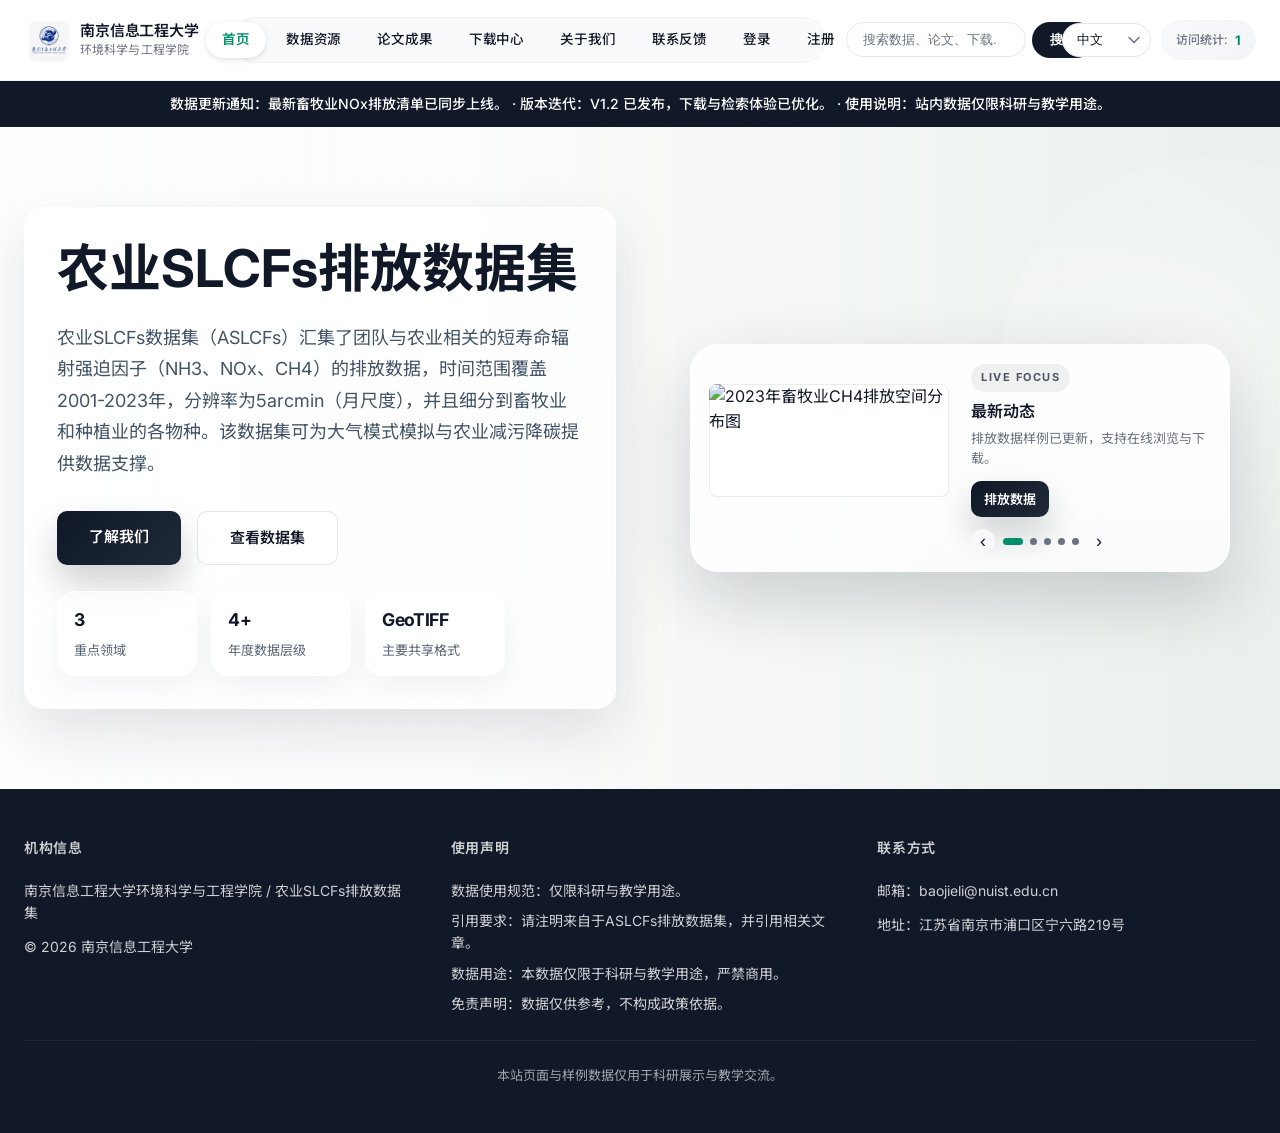
==== index.html @ 5604e111 "Polish homepage news card layout" ====
﻿<!DOCTYPE html>
<html lang="zh-CN">
<head>
  <meta charset="UTF-8" />
  <meta name="viewport" content="width=device-width, initial-scale=1.0" />
  <title>农业SLCFs排放数据集</title>
  <meta name="description" content="聚焦大气复合污染机理、天气气候耦合影响与创新治理方法研究，服务区域环境管理与气候适应决策。提供排放数据。" />
  <meta name="keywords" content="大气污染,天气气候,环境科学,排放数据" />

  <!-- Preconnect to Google Fonts -->
  <link rel="preconnect" href="https://fonts.googleapis.com" />
  <link rel="preconnect" href="https://fonts.gstatic.com" crossorigin />
  <link rel="stylesheet" href="https://fonts.googleapis.com/css2?family=Inter:wght@300;400;500;600;700&family=Noto+Sans+SC:wght@300;400;500;600;700&display=swap" />

  <link rel="stylesheet" href="styles-modern.css?v=20260602i" />
  <script src="script.js?v=20260602i" defer></script>
</head>
<body data-page="home">
  <div class="page-shell">
    <div id="site-header-slot" class="site-shell-slot"></div>
    <div id="site-announcement-slot" class="site-shell-slot"></div>

    <header class="hero-section" id="top">
      <div class="hero-backgrounds" aria-hidden="true">
        <div class="hero-bg bg-traffic"></div>
        <div class="hero-bg bg-agriculture"></div>
        <div class="hero-bg bg-industrial"></div>
      </div>
      <div class="container">
        <div class="hero-copy">
          <h1 id="heroTitle">农业SLCFs排放数据集</h1>
          <p class="hero-text" id="heroText">农业SLCFs排放数据集汇集农业源短寿命气候强迫因子排放清单，为农业排放评估、模型模拟与协同减排研究提供数据支撑。</p>
          <div class="hero-buttons">
            <a href="about.html" class="button primary" id="buttonAbout">了解我们</a>
            <a href="resources.html" class="button secondary" id="buttonDataset">查看数据集</a>
          </div>
          <div class="hero-metrics" aria-label="研究方向概览">
            <div class="hero-metric">
              <strong>3</strong>
              <span>重点领域</span>
            </div>
            <div class="hero-metric">
              <strong>4+</strong>
              <span>年度数据层级</span>
            </div>
            <div class="hero-metric">
              <strong>GeoTIFF</strong>
              <span>主要共享格式</span>
            </div>
          </div>
        </div>

        <div class="hero-visual">
          <div class="floating-card home-news-card" id="homeNewsCarousel">
            <div class="home-news-media">
              <img src="assets/home-news/livestock-ch4-total.jpg" alt="2023年畜牧业CH4排放空间分布图" class="home-news-image is-active" data-news-index="0" />
              <img src="assets/home-news/livestock-nh3-species.jpg" alt="2023年畜牧业NH3排放空间分布图" class="home-news-image" data-news-index="1" />
              <img src="assets/home-news/planting-ch4.jpg" alt="2023年种植业CH4排放空间分布图" class="home-news-image" data-news-index="2" />
              <img src="assets/home-news/livestock-nox-species.jpg" alt="2023年畜牧业NOx排放空间分布图" class="home-news-image" data-news-index="3" />
              <img src="assets/home-news/planting-nh3-crops.jpg" alt="2023年种植业NH3排放空间分布图" class="home-news-image" data-news-index="4" />
            </div>
            <div class="home-news-content">
              <div class="home-news-copy">
                <p class="card-kicker">Live Focus</p>
                <p class="card-title" id="newsTitle">最新动态</p>
                <p id="newsText">排放数据样例已更新，支持在线浏览与下载。</p>
              </div>
              <a href="resources.html" class="button primary home-news-link">排放数据</a>
            </div>
            <div class="home-news-controls" aria-label="最新动态图片轮播">
              <button type="button" class="home-news-arrow" data-news-action="prev" aria-label="上一张">‹</button>
              <div class="home-news-dots">
                <button type="button" class="home-news-dot is-active" data-news-dot="0" aria-label="第 1 张"></button>
                <button type="button" class="home-news-dot" data-news-dot="1" aria-label="第 2 张"></button>
                <button type="button" class="home-news-dot" data-news-dot="2" aria-label="第 3 张"></button>
                <button type="button" class="home-news-dot" data-news-dot="3" aria-label="第 4 张"></button>
                <button type="button" class="home-news-dot" data-news-dot="4" aria-label="第 5 张"></button>
              </div>
              <button type="button" class="home-news-arrow" data-news-action="next" aria-label="下一张">›</button>
            </div>
          </div>
        </div>
      </div>
    </header>

    <div id="site-footer-slot" class="site-shell-slot"></div>
  </div>
</body>
</html>
---- styles-modern.css ----
/* Google Fonts are now loaded in HTML for better performance */

:root {
  color-scheme: light;
  font-family: "Inter", "SF Pro Display", -apple-system, BlinkMacSystemFont, "Segoe UI", "Noto Sans SC", "PingFang SC", sans-serif;

  /* 极简黑白配色 - 优化版（符合 WCAG AA 标准） */
  --bg-primary: #FFFFFF;
  --bg-secondary: #F9FAFB;
  --bg-tertiary: #F3F4F6;
  --text-primary: #111827;
  --text-secondary: #6B7280;
  --text-tertiary: #6B7280;  /* 从 #9CA3AF 改为 #6B7280，对比度 5.39:1 */
  --accent: #008F6C;  /* 从 #00D9A3 改为 #008F6C，对比度 5.5:1 */
  --accent-hover: #007A5A;  /* 从 #00BF8F 改为 #007A5A，对比度 7.0:1 */
  --accent-light: rgba(0, 143, 108, 0.08);  /* 相应调整透明度颜色 */
  --border: #E5E7EB;
  --border-light: #F3F4F6;

  /* 阴影系统 - 更柔和 */
  --shadow-sm: 0 1px 2px 0 rgba(0, 0, 0, 0.05);
  --shadow-md: 0 4px 6px -1px rgba(0, 0, 0, 0.1), 0 2px 4px -1px rgba(0, 0, 0, 0.06);
  --shadow-lg: 0 10px 15px -3px rgba(0, 0, 0, 0.1), 0 4px 6px -2px rgba(0, 0, 0, 0.05);
  --shadow-xl: 0 20px 25px -5px rgba(0, 0, 0, 0.1), 0 10px 10px -5px rgba(0, 0, 0, 0.04);

  /* 圆角 */
  --radius-sm: 6px;
  --radius-md: 10px;
  --radius-lg: 14px;
  --radius-xl: 20px;

  /* 间距 */
  --space-xs: 8px;
  --space-sm: 16px;
  --space-md: 24px;
  --space-lg: 48px;
  --space-xl: 80px;
  --space-2xl: 120px;
}

* {
  box-sizing: border-box;
  margin: 0;
  padding: 0;
}

body {
  font-family: "Inter", "Noto Sans SC", "PingFang SC", sans-serif;
  background: var(--bg-primary);
  color: var(--text-primary);
  line-height: 1.6;
  -webkit-font-smoothing: antialiased;
  -moz-osx-font-smoothing: grayscale;
}

/* 页面容器 */
.page-shell {
  min-height: 100vh;
  display: flex;
  flex-direction: column;
}

.site-shell-slot {
  display: contents;
}

/* 顶部导航 */
.site-header {
  position: sticky;
  top: 0;
  z-index: 1000;
  background: rgba(255, 255, 255, 0.95);
  backdrop-filter: blur(24px) saturate(180%);
  -webkit-backdrop-filter: blur(24px) saturate(180%);
  border-bottom: 1px solid rgba(229, 231, 235, 0.6);
  padding: 12px 0;
  transition: all 0.3s cubic-bezier(0.4, 0, 0.2, 1);
  box-shadow: 0 1px 3px 0 rgba(0, 0, 0, 0.02), 0 1px 2px 0 rgba(0, 0, 0, 0.03);
}

.site-header .container {
  max-width: 1400px;
  margin: 0 auto;
  padding: 0 24px;
  display: flex;
  align-items: center;
  justify-content: space-between;
  gap: 20px;
  min-height: 56px;
}

/* Logo品牌区 */
.brand {
  display: flex;
  align-items: center;
  gap: 12px;
  text-decoration: none;
  flex-shrink: 0;
  min-width: 0;
  padding: 6px 12px 6px 6px;
  border-radius: var(--radius-md);
  transition: all 0.3s cubic-bezier(0.4, 0, 0.2, 1);
}

.brand:hover {
  background: var(--bg-secondary);
}

.brand-logo {
  width: 38px;
  height: 38px;
  object-fit: contain;
  border-radius: var(--radius-sm);
  transition: all 0.3s cubic-bezier(0.4, 0, 0.2, 1);
  box-shadow: 0 2px 4px rgba(0, 0, 0, 0.06);
}

.brand:hover .brand-logo {
  transform: scale(1.08) rotate(2deg);
  box-shadow: 0 4px 8px rgba(0, 0, 0, 0.1);
}

.brand-copy {
  display: flex;
  flex-direction: column;
  gap: 3px;
}

.brand-name {
  font-size: 15px;
  font-weight: 600;
  color: var(--text-primary);
  letter-spacing: -0.01em;
  transition: color 0.2s ease;
  line-height: 1.2;
  white-space: nowrap;
}

.brand:hover .brand-name {
  color: var(--accent);
}

.brand-subtitle {
  font-size: 12px;
  color: var(--text-secondary);
  font-weight: 400;
  line-height: 1.2;
  white-space: nowrap;
  letter-spacing: 0.01em;
}

/* 导航菜单 */
.site-nav {
  display: flex;
  gap: 4px;
  align-items: center;
  justify-content: center;
  flex: 1 1 auto;
  min-width: 0;
  flex-wrap: nowrap;
  padding: 4px;
  background: var(--bg-secondary);
  border-radius: 999px;
  border: 1px solid var(--border-light);
}

.site-nav a {
  padding: 9px 16px;
  font-size: 13.5px;
  font-weight: 500;
  color: var(--text-primary);
  text-decoration: none;
  border-radius: 999px;
  transition: all 0.25s cubic-bezier(0.4, 0, 0.2, 1);
  position: relative;
  white-space: nowrap;
  line-height: 1.3;
  letter-spacing: -0.01em;
}

.site-nav a:hover {
  background: rgba(255, 255, 255, 0.8);
  color: var(--accent);
  transform: translateY(-1px);
  box-shadow: 0 2px 8px rgba(0, 0, 0, 0.06);
}

.site-nav a.active {
  background: white;
  color: var(--accent);
  font-weight: 600;
  box-shadow: 0 2px 8px rgba(0, 0, 0, 0.08), 0 1px 3px rgba(0, 0, 0, 0.06);
}

.site-nav a.active::after {
  display: none;
}

/* 右侧操作区 */
.site-actions {
  display: flex;
  align-items: center;
  gap: 10px;
  flex: 0 1 auto;
  min-width: 0;
}

.search-form {
  display: flex;
  gap: 6px;
  min-width: 0;
  align-items: center;
}

.search-form input {
  width: 180px;
  padding: 9px 16px;
  font-size: 13px;
  border: 1px solid var(--border);
  border-radius: 999px;
  background: var(--bg-primary);
  color: var(--text-primary);
  transition: all 0.3s cubic-bezier(0.4, 0, 0.2, 1);
  font-weight: 400;
}

.search-form input::placeholder {
  color: var(--text-tertiary);
}

.search-form input:focus {
  outline: none;
  border-color: var(--accent);
  box-shadow: 0 0 0 4px var(--accent-light), 0 2px 8px rgba(0, 0, 0, 0.06);
  width: 220px;
}

.search-form button {
  padding: 9px 18px;
  font-size: 13px;
  font-weight: 600;
  background: var(--text-primary);
  color: white;
  border: none;
  border-radius: 999px;
  cursor: pointer;
  transition: all 0.25s cubic-bezier(0.4, 0, 0.2, 1);
  white-space: nowrap;
  letter-spacing: -0.01em;
}

.search-form button:hover {
  background: var(--text-secondary);
  transform: translateY(-2px);
  box-shadow: 0 4px 12px rgba(0, 0, 0, 0.15);
}

.search-form button:active {
  transform: translateY(0);
  box-shadow: 0 2px 6px rgba(0, 0, 0, 0.1);
}

.language-select {
  padding: 9px 32px 9px 14px;
  font-size: 12.5px;
  border: 1px solid var(--border);
  border-radius: 999px;
  background: var(--bg-primary);
  color: var(--text-primary);
  cursor: pointer;
  transition: all 0.2s ease;
  font-weight: 500;
  appearance: none;
  background-image: url("data:image/svg+xml,%3Csvg width='12' height='8' viewBox='0 0 12 8' fill='none' xmlns='http://www.w3.org/2000/svg'%3E%3Cpath d='M1 1.5L6 6.5L11 1.5' stroke='%236B7280' stroke-width='1.5' stroke-linecap='round' stroke-linejoin='round'/%3E%3C/svg%3E");
  background-repeat: no-repeat;
  background-position: right 10px center;
}

.language-select:hover {
  border-color: var(--text-secondary);
  background-color: var(--bg-secondary);
  box-shadow: 0 2px 6px rgba(0, 0, 0, 0.05);
}

.language-select:focus {
  outline: none;
  border-color: var(--accent);
  box-shadow: 0 0 0 4px var(--accent-light);
}

.visit-stats {
  display: flex;
  align-items: center;
  gap: 7px;
  padding: 9px 14px;
  background: linear-gradient(135deg, var(--bg-secondary) 0%, var(--bg-tertiary) 100%);
  border-radius: 999px;
  font-size: 12px;
  white-space: nowrap;
  border: 1px solid var(--border-light);
  transition: all 0.3s cubic-bezier(0.4, 0, 0.2, 1);
}

.visit-stats:hover {
  background: linear-gradient(135deg, var(--bg-tertiary) 0%, var(--border-light) 100%);
  border-color: var(--border);
  transform: translateY(-1px);
  box-shadow: 0 2px 8px rgba(0, 0, 0, 0.06);
}

.visit-stats span {
  color: var(--text-secondary);
  font-weight: 500;
}

.visit-stats strong {
  color: var(--accent);
  font-weight: 700;
  font-size: 13px;
}

.admin-only {
  display: none;
}

/* 公告栏 */
.announcement-bar {
  background: var(--text-primary);
  color: white;
  padding: 12px 0;
  overflow: hidden;
}

.ticker {
  max-width: 1280px;
  margin: 0 auto;
  padding: 0 var(--space-md);
  text-align: center;
  font-size: 14px;
  font-weight: 500;
}

/* Hero区域 */
.hero-section {
  position: relative;
  padding: var(--space-xl) var(--space-md);
  background: #dfe8e2;
  overflow: hidden;
}

.hero-section::before {
  content: "";
  position: absolute;
  inset: 0;
  background:
    linear-gradient(90deg, rgba(255, 255, 255, 0.96) 0%, rgba(255, 255, 255, 0.88) 38%, rgba(255, 255, 255, 0.62) 68%, rgba(255, 255, 255, 0.34) 100%);
  z-index: 1;
}

.hero-backgrounds {
  position: absolute;
  inset: 0;
  overflow: hidden;
}

.hero-bg {
  position: absolute;
  inset: -4%;
  background-position: center;
  background-repeat: no-repeat;
  background-size: cover;
  opacity: 0;
  transform: scale(1.06);
  animation: heroBackgroundCycle 18s ease-in-out infinite;
}

.bg-traffic {
  background-image:
    linear-gradient(135deg, rgba(18, 36, 48, 0.28), rgba(13, 24, 30, 0.14)),
    url("交通.jpg");
  animation-delay: 0s;
}

.bg-agriculture {
  background-image:
    linear-gradient(135deg, rgba(22, 44, 24, 0.22), rgba(12, 20, 12, 0.1)),
    url("农业.jpg");
  animation-delay: 6s;
}

.bg-industrial {
  background-image:
    linear-gradient(135deg, rgba(40, 28, 20, 0.24), rgba(20, 16, 12, 0.12)),
    url("工业.jpg");
  animation-delay: 12s;
}

.hero-section .container {
  max-width: 1280px;
  margin: 0 auto;
  display: grid;
  grid-template-columns: 1fr 1fr;
  gap: var(--space-lg);
  align-items: center;
  position: relative;
  z-index: 2;
}

.hero-copy {
  max-width: 720px;
  padding: 28px;
  border-radius: var(--radius-xl);
  background: rgba(255, 255, 255, 0.5);
  backdrop-filter: blur(10px);
  -webkit-backdrop-filter: blur(10px);
  border: 1px solid rgba(255, 255, 255, 0.55);
  box-shadow: var(--shadow-lg);
}

.hero-subtitle {
  font-size: 14px;
  font-weight: 600;
  color: var(--accent);
  text-transform: uppercase;
  letter-spacing: 0.1em;
  margin-bottom: 16px;
}

.hero-copy h1 {
  font-size: 52px;
  font-weight: 700;
  line-height: 1.1;
  letter-spacing: 0;
  color: var(--text-primary);
  margin-bottom: 24px;
  white-space: nowrap;
}

.hero-text {
  font-size: 18px;
  line-height: 1.72;
  color: var(--text-secondary);
  margin-bottom: 32px;
}

.hero-buttons {
  display: flex;
  gap: 16px;
}

.button {
  padding: 14px 32px;
  font-size: 15px;
  font-weight: 600;
  text-decoration: none;
  border-radius: var(--radius-md);
  transition: all 0.25s cubic-bezier(0.4, 0, 0.2, 1);
  display: inline-block;
  cursor: pointer;
}

.button.primary {
  background: var(--text-primary);
  color: white;
  border: none;
}

.button.primary:hover {
  background: var(--text-secondary);
  transform: translateY(-2px);
  box-shadow: var(--shadow-lg);
}

.button.primary:active {
  transform: translateY(0);
  box-shadow: var(--shadow-md);
}

.button.secondary {
  background: var(--bg-secondary);
  color: var(--text-primary);
  border: 1px solid var(--border);
}

.button.secondary:hover {
  background: var(--bg-tertiary);
  border-color: var(--text-primary);
  transform: translateY(-1px);
  box-shadow: var(--shadow-sm);
}

/* Hero视觉区 */
.hero-visual {
  position: relative;
  height: 400px;
}

.floating-card {
  position: absolute;
  top: 50%;
  left: 50%;
  transform: translate(-50%, -50%);
  background: white;
  padding: 32px;
  border-radius: var(--radius-xl);
  box-shadow: var(--shadow-xl);
  max-width: 400px;
  border: 1px solid var(--border-light);
  animation: float 6s ease-in-out infinite;
}

.home-news-card {
  display: grid;
  position: absolute;
  grid-template-columns: 240px minmax(0, 1fr);
  grid-template-rows: auto auto;
  gap: 12px 22px;
  width: min(540px, 90vw);
  max-width: 540px;
  padding: 18px;
  overflow: visible;
}

.home-news-media {
  position: relative;
  min-height: auto;
  aspect-ratio: 2.12 / 1;
  align-self: center;
  overflow: hidden;
  border-radius: 8px;
  background: #fff;
  box-shadow: inset 0 0 0 1px rgba(15, 23, 42, 0.08);
}

.home-news-image {
  position: absolute;
  inset: 0;
  width: 100%;
  height: 100%;
  object-fit: contain;
  opacity: 0;
  transform: scale(0.965);
  transition: opacity 0.6s ease, transform 0.8s ease;
}

.home-news-image.is-active {
  opacity: 1;
  transform: scale(1);
}

.home-news-content {
  display: flex;
  align-items: flex-start;
  justify-content: flex-start;
  flex-direction: column;
  gap: 12px;
  min-width: 0;
}

.home-news-copy {
  min-width: 0;
}

.home-news-content .card-kicker {
  width: fit-content;
  margin-bottom: 8px;
  padding: 5px 10px;
  font-size: 11px;
}

.home-news-content .card-title {
  margin-bottom: 6px;
  font-size: 16px;
  line-height: 1.4;
}

.home-news-content #newsText {
  margin-bottom: 0;
  font-size: 13px;
  line-height: 1.55;
}

.home-news-link {
  flex: 0 0 auto;
  min-width: auto;
  justify-content: center;
  white-space: nowrap;
  padding: 8px 13px;
  font-size: 13px;
  color: var(--accent);
  background: rgba(0, 217, 163, 0.09);
  border: 1px solid rgba(0, 153, 115, 0.18);
  box-shadow: none;
}

.home-news-controls {
  grid-column: 2;
  position: static;
  transform: none;
  display: flex;
  align-items: center;
  justify-content: flex-start;
  gap: 8px;
  padding: 0;
  border-radius: 0;
  background: transparent;
  box-shadow: none;
  backdrop-filter: none;
}

.home-news-arrow,
.home-news-dot {
  border: 0;
  cursor: pointer;
}

.home-news-arrow {
  width: 24px;
  height: 24px;
  border-radius: 50%;
  background: rgba(248, 250, 252, 0.84);
  color: var(--text-primary);
  font-size: 18px;
  line-height: 1;
}

.home-news-arrow:hover {
  background: var(--accent-light);
  color: var(--accent);
}

.home-news-dots {
  display: flex;
  gap: 7px;
}

.home-news-dot {
  width: 7px;
  height: 7px;
  border-radius: 50%;
  background: var(--text-tertiary);
  padding: 0;
}

.home-news-dot.is-active {
  width: 20px;
  border-radius: 999px;
  background: var(--accent);
}

.floating-card.home-news-card {
  width: min(540px, 90vw);
  max-width: 540px;
  padding: 18px;
}

@keyframes float {
  0%, 100% {
    transform: translate(-50%, -50%);
  }
  50% {
    transform: translate(-50%, -54%);
  }
}

@keyframes heroBackgroundCycle {
  0% {
    opacity: 0;
    transform: scale(1.08);
  }
  8% {
    opacity: 1;
  }
  28% {
    opacity: 1;
    transform: scale(1.02);
  }
  38% {
    opacity: 0;
    transform: scale(1);
  }
  100% {
    opacity: 0;
    transform: scale(1);
  }
}

/* Override the hero image URLs with ASCII-safe encoded filenames. */
.bg-traffic {
  background-image:
    linear-gradient(135deg, rgba(18, 36, 48, 0.28), rgba(13, 24, 30, 0.14)),
    url("%E4%BA%A4%E9%80%9A.jpg");
}

.bg-agriculture {
  background-image:
    linear-gradient(135deg, rgba(22, 44, 24, 0.22), rgba(12, 20, 12, 0.1)),
    url("%E5%86%9C%E4%B8%9A.jpg");
}

.bg-industrial {
  background-image:
    linear-gradient(135deg, rgba(40, 28, 20, 0.24), rgba(20, 16, 12, 0.12)),
    url("%E5%B7%A5%E4%B8%9A.jpg");
}

@media (prefers-reduced-motion: reduce) {
  .hero-bg {
    animation: none;
    transform: none;
  }

  .bg-traffic {
    opacity: 1;
  }
}

.hero-section {
  isolation: isolate;
}

.hero-section::after {
  content: "";
  position: absolute;
  right: -140px;
  top: 30px;
  width: 420px;
  height: 420px;
  border-radius: 50%;
  background: radial-gradient(circle, rgba(255, 255, 255, 0.44), rgba(255, 255, 255, 0));
  z-index: 1;
  pointer-events: none;
}

.hero-bg {
  will-change: opacity, transform;
}

.hero-copy {
  padding: 32px;
  background: linear-gradient(180deg, rgba(255, 255, 255, 0.72), rgba(255, 255, 255, 0.56));
  backdrop-filter: blur(14px);
  -webkit-backdrop-filter: blur(14px);
  border: 1px solid rgba(255, 255, 255, 0.72);
  box-shadow: 0 24px 60px rgba(17, 24, 39, 0.12);
}

.hero-subtitle {
  display: inline-flex;
  align-items: center;
  gap: 10px;
  padding: 8px 14px;
  font-size: 12px;
  letter-spacing: 0.16em;
  margin-bottom: 18px;
  border-radius: 999px;
  background: rgba(255, 255, 255, 0.68);
  border: 1px solid rgba(0, 217, 163, 0.18);
}

.hero-subtitle::before {
  content: "";
  width: 8px;
  height: 8px;
  border-radius: 50%;
  background: var(--accent);
  box-shadow: 0 0 0 6px rgba(0, 217, 163, 0.12);
}

.hero-text {
  line-height: 1.75;
  color: #425466;
  max-width: 48ch;
}

.hero-buttons {
  margin-bottom: 26px;
  flex-wrap: wrap;
}

.button.primary {
  background: linear-gradient(135deg, #101828, #1f2937);
  box-shadow: 0 18px 34px rgba(17, 24, 39, 0.2);
}

.button.primary:hover {
  background: linear-gradient(135deg, #0f172a, #111827);
}

.button.secondary {
  background: rgba(255, 255, 255, 0.72);
  border: 1px solid rgba(17, 24, 39, 0.1);
}

.button.secondary:hover {
  background: rgba(255, 255, 255, 0.94);
  border-color: rgba(17, 24, 39, 0.18);
}

.hero-metrics {
  display: flex;
  gap: 14px;
  flex-wrap: wrap;
}

.hero-metric {
  min-width: 140px;
  padding: 14px 16px;
  border-radius: 18px;
  background: rgba(255, 255, 255, 0.58);
  border: 1px solid rgba(255, 255, 255, 0.8);
  box-shadow: 0 12px 26px rgba(148, 163, 184, 0.12);
}

.hero-metric strong {
  display: block;
  font-size: 1.1rem;
  color: var(--text-primary);
  letter-spacing: -0.02em;
}

.hero-metric span {
  display: block;
  margin-top: 6px;
  font-size: 0.82rem;
  color: #5b6777;
}

.floating-card {
  width: min(100%, 410px);
  padding: 30px;
  border-radius: 28px;
  background: linear-gradient(180deg, rgba(255, 255, 255, 0.84), rgba(255, 255, 255, 0.72));
  border: 1px solid rgba(255, 255, 255, 0.82);
  box-shadow: 0 28px 70px rgba(15, 23, 42, 0.18);
  backdrop-filter: blur(14px);
  -webkit-backdrop-filter: blur(14px);
}

.card-kicker {
  display: inline-flex;
  align-items: center;
  padding: 6px 10px;
  margin-bottom: 14px;
  border-radius: 999px;
  background: rgba(17, 24, 39, 0.06);
  color: #4b5563;
  font-size: 11px;
  font-weight: 700;
  letter-spacing: 0.14em;
  text-transform: uppercase;
}

.card-title {
  font-weight: 700;
}

.floating-card p:last-child {
  color: #475569;
  line-height: 1.72;
}

.sector-tags {
  margin-top: 18px;
}

.sector-tag {
  padding: 8px 14px;
  font-weight: 600;
  background: rgba(255, 255, 255, 0.7);
  color: #475569;
  border-radius: 999px;
  border: 1px solid rgba(148, 163, 184, 0.22);
}

.sector-tag.active {
  box-shadow: 0 14px 24px rgba(0, 217, 163, 0.22);
}

@media (max-width: 1024px) {
  .inventory-list-section {
    grid-template-columns: 1fr;
    gap: 18px;
  }

  .inventory-sidebar {
    display: grid;
    grid-template-columns: repeat(2, minmax(0, 1fr));
    gap: 16px;
  }

  .inventory-sidebar-block + .inventory-sidebar-block {
    margin-top: 0;
    padding-top: 0;
    border-top: 0;
  }

  .inventory-table-head {
    grid-template-columns: 1fr;
  }

  .inventory-table-tools {
    grid-template-columns: repeat(3, minmax(0, 1fr));
  }

  .hero-section::before {
    background: linear-gradient(180deg, rgba(255, 255, 255, 0.94) 0%, rgba(255, 255, 255, 0.84) 46%, rgba(255, 255, 255, 0.7) 100%);
  }

  .hero-copy {
    max-width: 100%;
  }
}

@media (max-width: 1200px) {
  .site-header .container {
    gap: 8px;
  }

  .brand-subtitle {
    display: none;
  }

  .site-nav a {
    padding: 7px 8px;
    font-size: 12.5px;
  }

  .search-form input {
    width: 128px;
  }

  .search-form input:focus {
    width: 148px;
  }

  .visit-stats #statLabel {
    display: none;
  }
}

@media (max-width: 900px) {
  .site-header .container {
    flex-wrap: wrap;
    justify-content: center;
    row-gap: 8px;
  }

  .brand {
    order: 1;
  }

  .site-actions {
    order: 2;
  }

  .site-nav {
    order: 3;
    width: 100%;
    flex-wrap: nowrap;
    overflow-x: auto;
    justify-content: flex-start;
    padding-bottom: 2px;
    scrollbar-width: none;
  }

  .site-nav::-webkit-scrollbar {
    display: none;
  }
}

@media (max-width: 768px) {
  .inventory-list-section {
    padding-top: 16px;
  }

  .inventory-sidebar {
    grid-template-columns: 1fr;
  }

  .inventory-table-tools {
    grid-template-columns: 1fr;
  }

  .inventory-table-footer {
    align-items: flex-start;
    flex-direction: column;
    padding: 16px;
  }

  .hero-copy {
    padding: 22px;
  }

  .hero-metrics {
    gap: 10px;
  }

  .hero-metric {
    flex: 1 1 100%;
  }
}

.card-title {
  font-size: 18px;
  font-weight: 600;
  color: var(--text-primary);
  margin-bottom: 12px;
}

.floating-card p:last-child {
  font-size: 15px;
  color: var(--text-secondary);
  line-height: 1.6;
}

/* 行业标签 */
.sector-tags {
  display: flex;
  gap: 8px;
  margin-top: 16px;
  flex-wrap: wrap;
}

.sector-tag {
  padding: 6px 14px;
  font-size: 13px;
  font-weight: 500;
  background: var(--bg-secondary);
  color: var(--text-secondary);
  border-radius: 20px;
  border: 1px solid var(--border-light);
  cursor: pointer;
  transition: all 0.3s cubic-bezier(0.4, 0, 0.2, 1);
  user-select: none;
}

.sector-tag:hover {
  background: var(--accent-light);
  color: var(--accent);
  border-color: var(--accent);
  transform: translateY(-2px);
  box-shadow: var(--shadow-sm);
}

.sector-tag.active {
  background: var(--accent);
  color: white;
  border-color: var(--accent);
  box-shadow: var(--shadow-md);
}

.sector-tag[data-sector="emission"]:hover,
.sector-tag[data-sector="emission"].active {
  background: #3B82F6;
  border-color: #3B82F6;
  color: white;
}

/* 内容区域 */
main {
  flex: 1;
  padding: var(--space-xl) var(--space-md);
  max-width: 1280px;
  margin: 0 auto;
  width: 100%;
}

.content-section {
  margin-bottom: var(--space-xl);
}

.section-header {
  text-align: center;
  margin-bottom: var(--space-lg);
}

.section-header h1,
.section-header h2 {
  font-size: 42px;
  font-weight: 700;
  letter-spacing: -0.02em;
  color: var(--text-primary);
  margin-bottom: 16px;
}

.section-header p {
  font-size: 18px;
  color: var(--text-secondary);
  max-width: 700px;
  margin: 0 auto;
}

body[data-page="about"] .content-section:first-of-type {
  margin-bottom: 72px;
}

body[data-page="about"] .content-section:first-of-type .section-header {
  max-width: 900px;
  margin: 0 auto;
  padding: 14px 0 8px;
}

body[data-page="about"] .content-section:first-of-type .section-header h1 {
  font-family: "Noto Sans SC", "PingFang SC", "Inter", sans-serif;
  font-size: 44px;
  font-weight: 700;
  line-height: 1.18;
  letter-spacing: 0;
  margin-bottom: 22px;
}

body[data-page="about"] .content-section:first-of-type .section-header p {
  max-width: 820px;
  font-family: "Noto Sans SC", "PingFang SC", "Inter", sans-serif;
  font-size: 20px;
  font-weight: 400;
  line-height: 1.95;
  color: #374151;
  text-align: left;
  text-wrap: pretty;
}

/* 特性网格 */
.feature-grid {
  display: grid;
  grid-template-columns: repeat(auto-fit, minmax(300px, 1fr));
  gap: 24px;
}

.feature-card {
  padding: 32px;
  background: var(--bg-secondary);
  border-radius: var(--radius-lg);
  border: 1px solid var(--border-light);
  transition: all 0.3s cubic-bezier(0.4, 0, 0.2, 1);
}

.feature-card:hover {
  transform: translateY(-6px);
  box-shadow: var(--shadow-lg);
  border-color: var(--border);
  background: white;
}

.feature-card h3 {
  font-size: 20px;
  font-weight: 600;
  color: var(--text-primary);
  margin-bottom: 12px;
}

.feature-card p {
  font-size: 15px;
  color: var(--text-secondary);
  line-height: 1.6;
}

/* 团队网格 */
.team-grid {
  display: grid;
  grid-template-columns: repeat(auto-fill, minmax(250px, 1fr));
  gap: 24px;
}

.team-grid .team-card:nth-child(3) {
  grid-column-start: 1;
}

.team-card {
  text-align: center;
  padding: 32px;
  background: white;
  border: 1px solid var(--border-light);
  border-radius: var(--radius-lg);
  transition: all 0.3s cubic-bezier(0.4, 0, 0.2, 1);
}

.team-card:hover {
  box-shadow: var(--shadow-lg);
  transform: translateY(-6px);
  border-color: var(--accent-light);
}

.team-card-placeholder {
  background: #f8fafc;
  border-style: dashed;
  box-shadow: none;
}

.team-card-placeholder:hover {
  box-shadow: none;
  transform: none;
  border-color: var(--border-light);
}

.team-card-photo-placeholder {
  width: 100px;
  height: 100px;
  border-radius: 50%;
  margin: 0 auto 16px;
  background: linear-gradient(135deg, #eef2f7 0%, #f8fafc 100%);
  border: 3px dashed #d7dce3;
}

.team-card img {
  width: 100px;
  height: 100px;
  border-radius: 50%;
  object-fit: cover;
  margin-bottom: 16px;
  border: 3px solid var(--bg-secondary);
}

.team-card img.team-photo-guwangjinli {
  object-position: 50% 19%;
  transform: scale(1.18);
}

.team-card img.team-photo-zhangweimeng {
  object-position: 50% 21%;
  transform: scale(1.2);
}

.team-card img.team-photo-tangjuntian {
  object-position: 50% 18%;
  transform: scale(1.12);
}

.team-card img.team-photo-yangjunjie {
  object-position: 50% 24%;
  transform: scale(1.16);
}

.team-card img.team-photo-liaohong {
  object-position: 50% 16%;
}

.team-card h3 {
  font-size: 18px;
  font-weight: 600;
  color: var(--text-primary);
  margin-bottom: 8px;
}

.team-card p {
  font-size: 14px;
  color: var(--text-secondary);
}

/* 页脚 */
.site-footer {
  background: var(--text-primary);
  color: white;
  padding: var(--space-lg) var(--space-md);
  margin-top: auto;
}

.footer-grid {
  max-width: 1280px;
  margin: 0 auto;
  display: grid;
  grid-template-columns: repeat(auto-fit, minmax(250px, 1fr));
  gap: var(--space-lg);
  margin-bottom: var(--space-md);
}

.footer-column {
  display: flex;
  flex-direction: column;
  gap: 12px;
}

.footer-title {
  font-size: 14px;
  font-weight: 600;
  text-transform: uppercase;
  letter-spacing: 0.05em;
  margin-bottom: 8px;
  opacity: 0.6;
}

.footer-column p,
.footer-column li {
  font-size: 14px;
  line-height: 1.6;
  opacity: 0.8;
}

.legal-list {
  list-style: none;
  display: flex;
  flex-direction: column;
  gap: 8px;
}

.footer-note {
  text-align: center;
  font-size: 13px;
  opacity: 0.6;
  padding-top: var(--space-md);
  border-top: 1px solid rgba(255, 255, 255, 0.1);
  max-width: 1280px;
  margin: 0 auto;
}

/* 筛选栏 */
.filter-bar {
  display: flex;
  gap: 12px;
  margin-bottom: var(--space-lg);
  flex-wrap: wrap;
}

.filter-select {
  padding: 10px 16px;
  font-size: 14px;
  border: 1px solid var(--border);
  border-radius: var(--radius-sm);
  background: var(--bg-primary);
  color: var(--text-primary);
  cursor: pointer;
  min-width: 150px;
  transition: all 0.2s ease;
}

.filter-select:hover {
  border-color: var(--text-secondary);
}

.filter-select:focus {
  outline: none;
  border-color: var(--accent);
  box-shadow: 0 0 0 3px var(--accent-light);
}

/* 数据网格 */
.data-grid {
  display: grid;
  grid-template-columns: repeat(auto-fill, minmax(320px, 1fr));
  gap: 24px;
}

.data-card {
  padding: 24px;
  background: white;
  border: 1px solid var(--border-light);
  border-radius: var(--radius-lg);
  transition: all 0.3s cubic-bezier(0.4, 0, 0.2, 1);
}

.data-card:hover {
  box-shadow: var(--shadow-lg);
  transform: translateY(-6px);
  border-color: var(--border);
}

.data-card h3 {
  font-size: 18px;
  font-weight: 600;
  color: var(--text-primary);
  margin-bottom: 12px;
}

.data-card p {
  font-size: 14px;
  color: var(--text-secondary);
  line-height: 1.6;
  margin-bottom: 16px;
}

.data-card .meta {
  display: flex;
  gap: 16px;
  font-size: 13px;
  color: var(--text-tertiary);
  margin-bottom: 16px;
}

.data-card .button {
  width: 100%;
  text-align: center;
  padding: 10px 20px;
  font-size: 14px;
}

.inventory-list-section {
  display: grid;
  grid-template-columns: 168px minmax(0, 1fr);
  gap: 30px;
  align-items: start;
  width: min(1140px, 100%);
  margin: 0 auto;
  padding: 30px 0 64px;
}

.inventory-sidebar {
  background: #ffffff;
  border: 1px solid rgba(17, 24, 39, 0.08);
  box-shadow: 0 4px 12px rgba(17, 24, 39, 0.08);
  padding: 14px 16px 16px;
}

.inventory-sidebar-block + .inventory-sidebar-block {
  margin-top: 16px;
  padding-top: 14px;
  border-top: 1px solid rgba(17, 24, 39, 0.1);
}

.inventory-sidebar-title {
  width: 100%;
  display: flex;
  align-items: center;
  justify-content: space-between;
  border: 0;
  background: transparent;
  color: #111827;
  font: inherit;
  font-size: 15px;
  font-weight: 700;
  cursor: pointer;
  padding: 0 0 10px;
}

.inventory-menu {
  display: grid;
  gap: 4px;
  max-height: calc(100vh - 190px);
  overflow-y: auto;
  padding-right: 4px;
}

.inventory-menu a {
  position: relative;
  display: flex;
  align-items: center;
  justify-content: flex-start;
  min-height: 30px;
  color: #4b5563;
  text-decoration: none;
  font-size: 14px;
  line-height: 1.4;
  padding: 4px 10px;
  border-radius: 6px;
  transition: background-color 0.18s ease, color 0.18s ease;
}

.inventory-menu a:hover,
.inventory-menu a.active {
  color: #2f65c8;
  font-weight: 700;
  background: rgba(47, 101, 200, 0.08);
}

.inventory-menu-group {
  color: #111827;
  margin-top: 4px;
  font-weight: 700;
  justify-content: space-between !important;
  padding: 4px 2px 4px 0 !important;
}

.inventory-menu-caret {
  display: inline-flex;
  align-items: center;
  justify-content: center;
  width: 16px;
  height: 16px;
  margin-left: 6px;
  color: #94a3b8;
  font-size: 12px;
  line-height: 1;
  transform: translateY(-1px);
}

.inventory-menu-child {
  font-size: 13px !important;
}

.inventory-menu-child::before {
  content: "";
  position: absolute;
  left: 0;
  top: 50%;
  width: 6px;
  height: 6px;
  border-radius: 999px;
  background: #c7d2e4;
  transform: translateY(-50%);
}

.inventory-menu-parent::after {
  content: "▸";
  position: absolute;
  right: 8px;
  left: auto;
  top: 50%;
  bottom: auto;
  width: auto;
  color: #94a3b8;
  background: transparent;
  font-size: 11px;
  line-height: 1;
  transform: translateY(-50%);
  transition: transform 0.18s ease;
}

.inventory-menu-parent.is-expanded::after {
  transform: translateY(-50%) rotate(90deg);
}

.inventory-menu a.is-collapsed {
  display: none;
}

.inventory-menu a.has-active-descendant {
  color: #2f65c8 !important;
  background: rgba(47, 101, 200, 0.045);
}

.inventory-menu-level-1 {
  padding-left: 14px !important;
  font-size: 14px !important;
  font-weight: 700;
  color: #111827 !important;
}

.inventory-menu-level-1::before {
  left: 0;
  width: 7px;
  height: 7px;
  background: #356ac3;
}

.inventory-menu-level-2 {
  padding-left: 30px !important;
  font-weight: 700;
  color: #1f2937 !important;
}

.inventory-menu-level-2::before {
  left: 14px;
}

.inventory-menu-level-3 {
  padding-left: 46px !important;
  font-weight: 600;
  color: #374151 !important;
}

.inventory-menu-level-3::before {
  left: 28px;
}

.inventory-menu-level-4 {
  padding-left: 62px !important;
  font-weight: 600;
  color: #4b5563 !important;
}

.inventory-menu-level-4::before {
  left: 42px;
}

.inventory-menu-level-5 {
  padding-left: 78px !important;
  color: #6b7280 !important;
}

.inventory-menu-level-5::before {
  left: 56px;
}

#inventoryMenuLivestock,
#inventoryMenuNoxLivestock {
  white-space: nowrap;
}

.inventory-menu-leaf::after {
  display: none;
}

.inventory-menu-placeholder {
  display: block;
  padding: 0 0 4px 14px;
  color: #9ca3af;
  font-size: 12px;
  line-height: 1.5;
}

.inventory-menu-disabled {
  color: #9ca3af !important;
  cursor: default;
  pointer-events: none;
}

.inventory-main-panel {
  min-width: 0;
}

.inventory-table-head {
  display: grid;
  grid-template-columns: minmax(180px, 1fr) minmax(0, 2fr);
  gap: 20px;
  align-items: end;
  margin-bottom: 12px;
}

.inventory-table-head h1 {
  color: #356ac3;
  font-size: 24px;
  line-height: 1.2;
  letter-spacing: 0;
  margin: 0;
}

.inventory-table-head p {
  margin: 8px 0 0;
  color: #6b7280;
  font-size: 13px;
  line-height: 1.6;
}

.inventory-table-tools {
  display: grid;
  grid-template-columns: repeat(4, minmax(90px, 1fr));
  gap: 8px;
}

.inventory-table-tools label {
  display: grid;
  gap: 4px;
  min-width: 0;
}

.inventory-table-tools span {
  color: #4b5563;
  font-size: 12px;
  font-weight: 600;
}

.inventory-table-tools select,
.inventory-table-tools input {
  width: 100%;
  border: 1px solid #d7dce3;
  border-radius: 4px;
  background: #ffffff;
  color: #111827;
  font-size: 12px;
  padding: 7px 8px;
  min-height: 32px;
}

.inventory-table-card {
  overflow-x: auto;
  background: #ffffff;
  border: 1px solid rgba(17, 24, 39, 0.06);
  box-shadow: 0 3px 10px rgba(17, 24, 39, 0.1);
}

.inventory-table {
  width: 100%;
  min-width: 910px;
  border-collapse: collapse;
  color: #111827;
  font-size: 13px;
  line-height: 1.35;
}

.inventory-table th,
.inventory-table td {
  padding: 12px 10px;
  border-bottom: 1px solid #d7dce3;
  text-align: center;
  vertical-align: middle;
}

.inventory-table th {
  color: #111827;
  font-weight: 700;
  background: #ffffff;
}

.inventory-scenario-cell {
  max-width: 240px;
  text-align: left;
  word-break: break-word;
}

.inventory-row-actions {
  display: grid;
  gap: 6px;
  min-width: 98px;
}

.inventory-table-btn {
  display: inline-flex;
  justify-content: center;
  align-items: center;
  min-height: 28px;
  padding: 5px 9px;
  border: 1px solid #d1d5db;
  border-radius: 4px;
  background: #ffffff;
  color: #111827;
  text-decoration: none;
  font: inherit;
  font-size: 12px;
  cursor: pointer;
}

.inventory-table-btn:hover {
  border-color: #356ac3;
  color: #356ac3;
}

.inventory-empty-cell {
  padding: 42px 16px;
  color: #6b7280;
  text-align: center;
}

.inventory-table-footer {
  display: flex;
  justify-content: space-between;
  align-items: center;
  gap: 16px;
  padding: 18px 30px;
  background: #ffffff;
  border: 1px solid rgba(17, 24, 39, 0.06);
  border-top: 0;
  box-shadow: 0 3px 10px rgba(17, 24, 39, 0.08);
}

.inventory-table-footer p {
  margin: 0;
  color: #111827;
  font-size: 14px;
}

.download-history-panel {
  margin-top: 28px;
  background: #ffffff;
  border: 1px solid rgba(17, 24, 39, 0.06);
  box-shadow: 0 3px 10px rgba(17, 24, 39, 0.08);
}

.download-history-head {
  display: flex;
  align-items: center;
  justify-content: space-between;
  gap: 16px;
  padding: 18px 22px;
  border-bottom: 1px solid #e5e7eb;
}

.download-history-head h2 {
  margin: 0;
  color: #111827;
  font-size: 20px;
  line-height: 1.3;
}

.download-history-head p {
  margin: 6px 0 0;
  color: #6b7280;
  font-size: 13px;
}

.download-history-table-wrap {
  overflow-x: auto;
}

.download-history-table {
  width: 100%;
  min-width: 900px;
  border-collapse: collapse;
  color: #111827;
  font-size: 13px;
}

.download-history-table th,
.download-history-table td {
  padding: 11px 10px;
  border-bottom: 1px solid #e5e7eb;
  text-align: center;
  vertical-align: middle;
}

.download-history-table th {
  font-weight: 700;
  background: #f9fafb;
}

/* 论文列表 */
.papers-list {
  display: flex;
  flex-direction: column;
  gap: 24px;
}

.paper-item {
  padding: 32px;
  background: white;
  border: 1px solid var(--border-light);
  border-radius: var(--radius-lg);
  transition: all 0.3s cubic-bezier(0.4, 0, 0.2, 1);
}

.paper-item:hover {
  box-shadow: var(--shadow-lg);
  border-color: var(--border);
  transform: translateY(-2px);
}

.paper-item h3 {
  font-size: 20px;
  font-weight: 600;
  color: var(--text-primary);
  margin-bottom: 12px;
  line-height: 1.4;
}

.paper-authors {
  font-size: 14px;
  color: var(--text-secondary);
  margin-bottom: 8px;
}

.paper-journal {
  font-size: 14px;
  color: var(--text-tertiary);
  font-style: italic;
  margin-bottom: 16px;
}

.paper-abstract {
  font-size: 15px;
  color: var(--text-secondary);
  line-height: 1.6;
  margin-bottom: 16px;
}

.paper-links {
  display: flex;
  gap: 12px;
}

.paper-links a {
  padding: 8px 16px;
  font-size: 14px;
  font-weight: 500;
  text-decoration: none;
  border-radius: var(--radius-sm);
  transition: all 0.2s ease;
}

.paper-links a.primary {
  background: var(--text-primary);
  color: white;
}

.paper-links a.secondary {
  background: var(--bg-secondary);
  color: var(--text-primary);
  border: 1px solid var(--border);
}

/* 下载网格 */
.downloads-grid {
  display: grid;
  grid-template-columns: repeat(auto-fill, minmax(300px, 1fr));
  gap: 24px;
}

.download-card {
  padding: 24px;
  background: white;
  border: 1px solid var(--border-light);
  border-radius: var(--radius-lg);
  transition: all 0.3s cubic-bezier(0.4, 0, 0.2, 1);
}

.download-card:hover {
  box-shadow: var(--shadow-lg);
  transform: translateY(-6px);
  border-color: var(--border);
}

.download-icon {
  width: 48px;
  height: 48px;
  background: var(--accent-light);
  border-radius: var(--radius-md);
  display: flex;
  align-items: center;
  justify-content: center;
  margin-bottom: 16px;
  font-size: 24px;
}

.download-card h3 {
  font-size: 18px;
  font-weight: 600;
  color: var(--text-primary);
  margin-bottom: 8px;
}

.download-card p {
  font-size: 14px;
  color: var(--text-secondary);
  line-height: 1.6;
  margin-bottom: 16px;
}

.download-meta {
  display: flex;
  justify-content: space-between;
  font-size: 13px;
  color: var(--text-tertiary);
  margin-bottom: 16px;
}

.download-card .button {
  width: 100%;
  text-align: center;
  padding: 10px 20px;
  font-size: 14px;
}

/* 联系表单 */
.contact-container {
  display: grid;
  grid-template-columns: 2fr 1fr;
  gap: var(--space-lg);
  max-width: 1000px;
  margin: 0 auto;
}

.contact-form-wrapper {
  background: white;
  padding: 40px;
  border: 1px solid var(--border-light);
  border-radius: var(--radius-lg);
}

.contact-form {
  display: flex;
  flex-direction: column;
  gap: 24px;
}

.form-group {
  display: flex;
  flex-direction: column;
  gap: 8px;
}

.form-group label {
  font-size: 14px;
  font-weight: 600;
  color: var(--text-primary);
}

.form-group input,
.form-group select,
.form-group textarea {
  padding: 12px 16px;
  font-size: 15px;
  border: 1px solid var(--border);
  border-radius: var(--radius-sm);
  background: var(--bg-primary);
  color: var(--text-primary);
  font-family: inherit;
  transition: all 0.25s cubic-bezier(0.4, 0, 0.2, 1);
}

.form-group input:focus,
.form-group select:focus,
.form-group textarea:focus {
  outline: none;
  border-color: var(--accent);
  box-shadow: 0 0 0 3px var(--accent-light);
  transform: translateY(-1px);
}

.form-group select {
  appearance: none;
  background-image:
    linear-gradient(45deg, transparent 50%, var(--text-secondary) 50%),
    linear-gradient(135deg, var(--text-secondary) 50%, transparent 50%);
  background-position: calc(100% - 18px) calc(50% - 3px), calc(100% - 12px) calc(50% - 3px);
  background-size: 6px 6px, 6px 6px;
  background-repeat: no-repeat;
  padding-right: 40px;
}

.form-group textarea {
  resize: vertical;
  min-height: 120px;
}

.field-hint {
  margin: 0;
  font-size: 13px;
  line-height: 1.5;
  color: var(--text-secondary);
}

.contact-info {
  display: flex;
  flex-direction: column;
  gap: 24px;
}

.info-card {
  padding: 24px;
  background: var(--bg-secondary);
  border-radius: var(--radius-lg);
  border: 1px solid var(--border-light);
}

.info-card h3 {
  font-size: 18px;
  font-weight: 600;
  color: var(--text-primary);
  margin-bottom: 16px;
}

.info-card p {
  font-size: 14px;
  color: var(--text-secondary);
  line-height: 1.8;
  margin-bottom: 8px;
}

.info-card p:last-child {
  margin-bottom: 0;
}

/* ========================================
   下载页面专属样式
   ======================================== */

/* 下载页面主容器 */
.downloads-section {
  max-width: 1400px;
  margin: 0 auto;
  padding: var(--space-xl) var(--space-md);
}

/* 页面标题区域 */
.downloads-section .section-header {
  text-align: center;
  margin-bottom: var(--space-xl);
}

.downloads-section .section-header h1 {
  font-size: 42px;
  font-weight: 700;
  color: var(--text-primary);
  margin-bottom: var(--space-sm);
}

.downloads-section .section-header p {
  font-size: 16px;
  color: var(--text-secondary);
  max-width: 800px;
  margin: 0 auto;
  line-height: 1.7;
}

/* 数据类型选择器 */
.data-type-selector {
  display: flex;
  justify-content: center;
  gap: var(--space-sm);
  margin-bottom: var(--space-lg);
  max-width: 900px;
  margin-left: auto;
  margin-right: auto;
}

.data-type-selector label {
  flex: 1;
  padding: var(--space-md);
  border: 2px solid var(--border);
  border-radius: var(--radius-md);
  cursor: pointer;
  transition: all 0.25s ease;
  text-align: center;
  background: var(--bg-primary);
}

.data-type-selector label:hover {
  border-color: var(--accent);
  background: var(--accent-light);
}

.data-type-selector input[type="radio"] {
  display: none;
}

.data-type-selector span {
  font-size: 15px;
  font-weight: 600;
  color: var(--text-primary);
  transition: color 0.25s ease;
}

.data-type-selector input[type="radio"]:checked + span {
  color: white;
}

.data-type-selector label:has(input:checked) {
  background: var(--accent);
  border-color: var(--accent);
}

/* 数据类型说明卡片 */
.data-type-description {
  max-width: 800px;
  margin: 0 auto var(--space-lg);
}

.description-card {
  background: var(--bg-secondary);
  border-radius: var(--radius-md);
  padding: var(--space-md);
  text-align: center;
  animation: fadeIn 0.3s ease;
}

.description-card p {
  font-size: 15px;
  color: var(--text-secondary);
  line-height: 1.7;
  margin: 0;
}

.citation-block {
  margin-top: var(--space-sm);
  padding-top: var(--space-sm);
  border-top: 1px solid var(--border);
  text-align: left;
}

.citation-block .citation-title {
  margin-bottom: 8px;
  color: var(--text-primary);
  font-size: 14px;
  font-weight: 600;
}

.citation-block .citation-note {
  margin-bottom: 8px;
  color: var(--text-secondary);
  font-size: 14px;
  line-height: 1.7;
}

.citation-block ol {
  margin: 0;
  padding-left: 20px;
}

.citation-block li {
  color: var(--text-secondary);
  font-size: 14px;
  line-height: 1.75;
}

.downloads-section > .citation-block {
  max-width: 900px;
  margin: 0 auto var(--space-lg);
  padding: var(--space-md);
  background: var(--bg-secondary);
  border: 1px solid var(--border);
  border-radius: var(--radius-md);
}

/* 筛选表单卡片 */
.filter-form-card {
  max-width: 900px;
  margin: 0 auto var(--space-lg);
  background: var(--bg-primary);
  border: 1px solid var(--border);
  border-radius: var(--radius-lg);
  padding: var(--space-lg);
}

.filter-form {
  animation: fadeIn 0.3s ease;
}

.filter-section {
  margin-bottom: var(--space-md);
  padding-bottom: var(--space-md);
  border-bottom: 1px solid var(--border-light);
}

.filter-section:last-of-type {
  border-bottom: none;
}

.filter-label {
  display: flex;
  align-items: center;
  justify-content: space-between;
  margin-bottom: 12px;
  font-size: 14px;
  font-weight: 600;
  color: var(--text-primary);
}

.required-hint {
  font-size: 12px;
  font-weight: 400;
  color: var(--text-tertiary);
}

.select-all-link {
  font-size: 12px;
  font-weight: 500;
  color: #3B82F6;
  text-decoration: none;
  transition: color 0.2s ease;
}

.select-all-link:hover {
  color: #2563EB;
  text-decoration: underline;
}

.filter-options {
  display: grid;
  grid-template-columns: repeat(auto-fill, minmax(200px, 1fr));
  gap: 12px;
}

.filter-options label {
  display: flex;
  align-items: center;
  gap: 8px;
  font-size: 14px;
  color: var(--text-primary);
  cursor: pointer;
  padding: 8px 12px;
  border-radius: var(--radius-sm);
  transition: background 0.2s ease;
}

.filter-options label:hover {
  background: var(--bg-secondary);
}

.filter-options input[type="radio"],
.filter-options input[type="checkbox"] {
  width: 16px;
  height: 16px;
  cursor: pointer;
  accent-color: var(--accent);
}

.species-category {
  margin-bottom: var(--space-sm);
}

.species-category h4 {
  font-size: 13px;
  font-weight: 600;
  color: var(--text-secondary);
  margin-bottom: 8px;
  padding-left: 4px;
}

.filter-grid {
  display: grid;
  grid-template-columns: repeat(2, 1fr);
  gap: var(--space-md);
  margin-bottom: var(--space-md);
}

.filter-grid label {
  display: flex;
  flex-direction: column;
  gap: 8px;
}

.filter-grid span {
  font-size: 14px;
  font-weight: 600;
  color: var(--text-primary);
}

.filter-grid select {
  padding: 12px 14px;
  font-size: 15px;
  border: 2px solid var(--border);
  border-radius: var(--radius-md);
  background: var(--bg-primary);
  color: var(--text-primary);
  transition: all 0.25s ease;
  cursor: pointer;
}

.filter-grid select:hover {
  border-color: var(--accent);
}

.filter-grid select:focus {
  outline: none;
  border-color: var(--accent);
  box-shadow: 0 0 0 3px var(--accent-light);
}

.download-btn {
  width: 100%;
  padding: 16px;
  font-size: 16px;
  font-weight: 600;
  transition: all 0.25s ease;
}

.download-btn:disabled {
  opacity: 0.6;
  cursor: not-allowed;
}

.no-data-hint {
  text-align: center;
  color: var(--text-secondary);
  padding: var(--space-lg);
  font-size: 15px;
  margin: 0;
}

/* 匹配结果提示 */
.match-result {
  max-width: 800px;
  margin: 0 auto;
  padding: var(--space-sm) var(--space-md);
  background: var(--accent-light);
  border: 1px solid rgba(0, 217, 163, 0.2);
  border-radius: var(--radius-md);
  text-align: center;
  color: var(--accent-hover);
  font-size: 14px;
  font-weight: 500;
  display: none;
}

.match-result.show {
  display: block;
  animation: slideIn 0.3s ease;
}

.match-result.error {
  background: rgba(239, 68, 68, 0.1);
  border-color: rgba(239, 68, 68, 0.2);
  color: #dc2626;
}

.match-result.success {
  background: var(--accent-light);
  border-color: rgba(0, 217, 163, 0.2);
  color: var(--accent-hover);
}

@keyframes fadeIn {
  from { opacity: 0; }
  to { opacity: 1; }
}

@keyframes slideIn {
  from {
    opacity: 0;
    transform: translateY(-10px);
  }
  to {
    opacity: 1;
    transform: translateY(0);
  }
}

/* 旧样式保留（暂时注释，待确认删除） */
.inventory-step p {
  font-size: 14px;
  color: var(--text-secondary);
  line-height: 1.6;
}

.inventory-step code {
  background: var(--bg-primary);
  padding: 2px 6px;
  border-radius: 4px;
  font-size: 13px;
  font-family: 'Consolas', 'Monaco', monospace;
}

/* 统计面板 */
.download-stats-panel {
  display: grid;
  grid-template-columns: repeat(4, 1fr);
  gap: var(--space-md);
  margin-bottom: var(--space-xl);
}

.stats-card {
  background: var(--bg-primary);
  border: 1px solid var(--border);
  border-radius: var(--radius-lg);
  padding: var(--space-md);
  display: flex;
  align-items: center;
  gap: var(--space-sm);
  transition: all 0.25s ease;
}

.stats-card:hover {
  transform: translateY(-2px);
  box-shadow: var(--shadow-md);
}

.stats-icon {
  font-size: 32px;
  line-height: 1;
}

.stats-content {
  display: flex;
  flex-direction: column;
  gap: 4px;
}

.stats-label {
  font-size: 13px;
  color: var(--text-secondary);
  font-weight: 500;
}

.stats-value {
  font-size: 24px;
  font-weight: 700;
  color: var(--text-primary);
}

/* 栅格目录面板 */
.raster-catalog-panel {
  background: var(--bg-primary);
  border: 1px solid var(--border);
  border-radius: var(--radius-lg);
  padding: var(--space-lg);
}

.section-header-compact {
  text-align: center;
  margin-bottom: var(--space-lg);
}

.section-header-compact h2 {
  font-size: 28px;
  font-weight: 700;
  color: var(--text-primary);
  margin-bottom: var(--space-xs);
}

.section-header-compact p {
  font-size: 15px;
  color: var(--text-secondary);
  line-height: 1.6;
}

/* 筛选器网格 */
.raster-filter-grid {
  display: grid;
  grid-template-columns: repeat(4, 1fr);
  gap: var(--space-sm);
  margin-bottom: var(--space-md);
}

.raster-field {
  display: flex;
  flex-direction: column;
  gap: 6px;
}

.raster-field span {
  font-size: 14px;
  font-weight: 600;
  color: var(--text-primary);
}

.raster-field select,
.raster-field input {
  padding: 10px 14px;
  font-size: 14px;
  border: 1px solid var(--border);
  border-radius: var(--radius-sm);
  background: var(--bg-primary);
  color: var(--text-primary);
  transition: all 0.2s ease;
}

.raster-field select:focus,
.raster-field input:focus {
  outline: none;
  border-color: var(--accent);
  box-shadow: 0 0 0 3px var(--accent-light);
}

.raster-field-wide {
  grid-column: span 2;
}

.raster-filter-actions {
  grid-column: span 4;
  display: flex;
  gap: var(--space-sm);
  justify-content: flex-end;
}

.batch-download-btn {
  display: flex;
  align-items: center;
  gap: 6px;
}

.batch-count {
  background: rgba(255, 255, 255, 0.3);
  padding: 2px 8px;
  border-radius: 12px;
  font-size: 13px;
  font-weight: 600;
}

/* 统计卡片 */
.raster-stat-grid {
  display: grid;
  grid-template-columns: repeat(3, 1fr);
  gap: var(--space-sm);
  margin-bottom: var(--space-md);
}

.raster-stat-card {
  background: var(--bg-secondary);
  border-radius: var(--radius-md);
  padding: var(--space-sm);
  text-align: center;
}

.raster-stat-label {
  font-size: 13px;
  color: var(--text-secondary);
  margin-bottom: 4px;
}

.raster-stat-value {
  font-size: 20px;
  font-weight: 700;
  color: var(--text-primary);
}

/* 结果元信息 */
.raster-results-meta {
  padding: var(--space-sm);
  background: var(--bg-secondary);
  border-radius: var(--radius-sm);
  font-size: 14px;
  color: var(--text-secondary);
  margin-bottom: var(--space-sm);
  text-align: center;
}

/* 栅格文件网格 */
.raster-grid {
  display: grid;
  grid-template-columns: repeat(auto-fill, minmax(280px, 1fr));
  gap: var(--space-sm);
  margin-bottom: var(--space-md);
}

.raster-item {
  background: var(--bg-secondary);
  border: 1px solid var(--border);
  border-radius: var(--radius-md);
  padding: var(--space-sm);
  transition: all 0.25s ease;
  cursor: pointer;
  position: relative;
}

.raster-item:hover {
  transform: translateY(-2px);
  box-shadow: var(--shadow-md);
  border-color: var(--accent);
}

.raster-item.selected {
  border-color: var(--accent);
  background: var(--accent-light);
}

.raster-item-checkbox {
  position: absolute;
  top: var(--space-sm);
  right: var(--space-sm);
  width: 20px;
  height: 20px;
  cursor: pointer;
  accent-color: var(--accent);
}

.raster-item-header {
  display: flex;
  align-items: flex-start;
  gap: var(--space-xs);
  margin-bottom: var(--space-xs);
  padding-right: 28px;
}

.raster-item-icon {
  font-size: 24px;
  line-height: 1;
  flex-shrink: 0;
}

.raster-item-title {
  font-size: 14px;
  font-weight: 600;
  color: var(--text-primary);
  line-height: 1.4;
  word-break: break-word;
}

.raster-item-meta {
  display: flex;
  flex-wrap: wrap;
  gap: 6px;
  margin-bottom: var(--space-xs);
}

.raster-tag {
  display: inline-block;
  padding: 3px 8px;
  background: var(--bg-primary);
  border-radius: var(--radius-sm);
  font-size: 12px;
  color: var(--text-secondary);
  font-weight: 500;
}

.raster-item-actions {
  display: flex;
  gap: 6px;
  margin-top: var(--space-xs);
}

.raster-item-actions .button {
  flex: 1;
  padding: 8px 12px;
  font-size: 13px;
}

/* 分页 */
.raster-pagination {
  display: flex;
  align-items: center;
  justify-content: center;
  gap: var(--space-sm);
  padding-top: var(--space-md);
  border-top: 1px solid var(--border);
}

.raster-pagination button {
  min-width: 100px;
}

.raster-pagination span {
  font-size: 14px;
  color: var(--text-secondary);
  font-weight: 500;
}

/* 响应式设计 */
@media (max-width: 1024px) {
  .inventory-download-layout {
    grid-template-columns: 1fr;
  }

  .download-stats-panel {
    grid-template-columns: repeat(2, 1fr);
  }

  .raster-filter-grid {
    grid-template-columns: repeat(2, 1fr);
  }

  .raster-field-wide {
    grid-column: span 2;
  }

  .raster-filter-actions {
    grid-column: span 2;
  }
}

@media (max-width: 768px) {
  .downloads-section .section-header h1 {
    font-size: 32px;
  }

  .data-type-selector {
    flex-direction: column;
  }

  .filter-grid {
    grid-template-columns: 1fr;
  }
}

/* ========================================
   登录/注册页面专属样式
   ======================================== */

/* 登录/注册页面布局 */
body[data-page="login"] .page-main,
body[data-page="register"] .page-main,
body[data-page="forgot-password"] .page-main,
body[data-page="reset-password"] .page-main {
  flex: 1;
  display: flex;
  align-items: center;
  justify-content: center;
  padding: var(--space-xl) var(--space-md);
  background: var(--bg-secondary);
}

body[data-page="login"] .content-section,
body[data-page="register"] .content-section,
body[data-page="forgot-password"] .content-section,
body[data-page="reset-password"] .content-section {
  width: 100%;
  max-width: 480px;
  padding: 0;
}

body[data-page="login"] .content-grid,
body[data-page="register"] .content-grid,
body[data-page="forgot-password"] .content-grid,
body[data-page="reset-password"] .content-grid {
  display: block;
  width: 100%;
}

/* 认证卡片 - 极简风格 */
body[data-page="login"] .content-card,
body[data-page="register"] .content-card,
body[data-page="forgot-password"] .content-card,
body[data-page="reset-password"] .content-card {
  background: var(--bg-primary);
  border-radius: var(--radius-xl);
  padding: 48px 40px;
  box-shadow: var(--shadow-xl);
  border: 1px solid var(--border);
  animation: cardFadeIn 0.4s ease;
}

@keyframes cardFadeIn {
  0% {
    opacity: 0;
    transform: translateY(20px);
  }
  100% {
    opacity: 1;
    transform: translateY(0);
  }
}

/* 标题样式 */
body[data-page="login"] .content-card h1,
body[data-page="register"] .content-card h1,
body[data-page="forgot-password"] .content-card h1,
body[data-page="reset-password"] .content-card h1 {
  font-size: 28px;
  font-weight: 700;
  color: var(--text-primary);
  text-align: center;
  margin-bottom: 32px;
  position: relative;
}

body[data-page="login"] .content-card h1::after,
body[data-page="register"] .content-card h1::after,
body[data-page="forgot-password"] .content-card h1::after,
body[data-page="reset-password"] .content-card h1::after {
  content: '';
  position: absolute;
  bottom: -12px;
  left: 50%;
  transform: translateX(-50%);
  width: 60px;
  height: 3px;
  background: var(--accent);
  border-radius: 2px;
}

/* 表单样式增强 */
.auth-form {
  display: flex;
  flex-direction: column;
  gap: 20px;
}

.auth-form .form-group {
  position: relative;
}

.auth-form .form-group label {
  font-size: 14px;
  font-weight: 600;
  color: var(--text-primary);
  margin-bottom: 8px;
  display: block;
}

/* 输入框增强 */
.auth-form input,
.auth-form select {
  padding: 14px 16px;
  font-size: 15px;
  border: 2px solid var(--border);
  border-radius: var(--radius-md);
  background: var(--bg-primary);
  color: var(--text-primary);
  font-family: inherit;
  transition: all 0.25s cubic-bezier(0.4, 0, 0.2, 1);
  width: 100%;
}

.auth-form input:focus,
.auth-form select:focus {
  outline: none;
  border-color: var(--accent);
  box-shadow: 0 0 0 3px var(--accent-light);
  transform: translateY(-1px);
}

.auth-form input::placeholder {
  color: var(--text-tertiary);
}

/* 密码输入框容器 */
.password-wrapper {
  position: relative;
}

.password-toggle {
  position: absolute;
  right: 12px;
  top: 50%;
  transform: translateY(-50%);
  background: none;
  border: none;
  cursor: pointer;
  padding: 8px;
  color: var(--text-secondary);
  transition: color 0.2s;
  display: flex;
  align-items: center;
  justify-content: center;
}

.password-toggle:hover {
  color: var(--accent);
}

.password-toggle svg {
  width: 20px;
  height: 20px;
}

.password-rules {
  margin-top: 10px;
  padding: 10px 12px;
  border: 1px solid var(--border);
  border-radius: var(--radius-sm);
  background: var(--bg-secondary);
  color: var(--text-secondary);
  font-size: 13px;
  line-height: 1.5;
}

.password-rules p {
  margin: 0 0 6px;
  color: var(--text-primary);
  font-weight: 600;
}

.password-rules ul {
  display: grid;
  grid-template-columns: repeat(2, minmax(0, 1fr));
  gap: 4px 12px;
  margin: 0;
  padding: 0;
  list-style: none;
}

.password-rules li {
  position: relative;
  padding-left: 18px;
}

.password-rules li::before {
  content: "";
  position: absolute;
  left: 0;
  top: 0.62em;
  width: 7px;
  height: 7px;
  border-radius: 50%;
  background: var(--text-tertiary);
}

.password-rules li.is-valid {
  color: var(--accent);
}

.password-rules li.is-valid::before {
  background: var(--accent);
}

.field-hint.is-error {
  color: #ef4444;
}

/* 提交按钮 */
.auth-form button[type="submit"] {
  margin-top: 12px;
  padding: 14px 24px;
  font-size: 16px;
  font-weight: 600;
  color: white;
  background: var(--accent);
  border: none;
  border-radius: var(--radius-md);
  cursor: pointer;
  transition: all 0.25s cubic-bezier(0.4, 0, 0.2, 1);
  box-shadow: 0 4px 12px rgba(0, 217, 163, 0.3);
}

.auth-form button[type="submit"]:hover {
  background: var(--accent-hover);
  transform: translateY(-2px);
  box-shadow: 0 6px 16px rgba(0, 217, 163, 0.4);
}

.auth-form button[type="submit"]:active {
  transform: translateY(0);
}

/* 记住我选项 */
.remember-me {
  display: flex;
  align-items: center;
  gap: 8px;
  margin-top: -8px;
}

.remember-me input[type="checkbox"] {
  width: 18px;
  height: 18px;
  cursor: pointer;
  accent-color: var(--accent);
}

.remember-me label {
  font-size: 14px;
  color: var(--text-secondary);
  cursor: pointer;
  user-select: none;
}

/* 链接样式 */
body[data-page="login"] .content-card p,
body[data-page="register"] .content-card p,
body[data-page="forgot-password"] .content-card p,
body[data-page="reset-password"] .content-card p {
  text-align: center;
  margin-top: 24px;
  font-size: 14px;
  color: var(--text-secondary);
}

body[data-page="login"] .content-card a,
body[data-page="register"] .content-card a,
body[data-page="forgot-password"] .content-card a,
body[data-page="reset-password"] .content-card a {
  color: var(--accent);
  text-decoration: none;
  font-weight: 600;
  transition: all 0.2s;
  position: relative;
}

body[data-page="login"] .content-card a:hover,
body[data-page="register"] .content-card a:hover,
body[data-page="forgot-password"] .content-card a:hover,
body[data-page="reset-password"] .content-card a:hover {
  color: var(--accent-hover);
}

.auth-intro {
  margin: -8px auto 20px;
  max-width: 420px;
  line-height: 1.7;
}

body[data-page="forgot-password"] .content-card .auth-intro,
body[data-page="reset-password"] .content-card .auth-intro {
  margin: -8px auto 20px;
  max-width: 420px;
  line-height: 1.7;
}

/* 管理员页面 */
body[data-page="admin"] {
  background: #f8fafc;
}

body[data-page="admin"] .page-main {
  max-width: 1360px;
  padding-top: 36px;
  padding-bottom: 56px;
}

body[data-page="admin"] .content-section {
  margin-bottom: 28px;
}

body[data-page="admin"] .content-grid {
  width: 100%;
}

.admin-panel {
  background: #ffffff;
  border: 1px solid rgba(17, 24, 39, 0.08);
  border-radius: var(--radius-lg);
  box-shadow: 0 10px 26px rgba(17, 24, 39, 0.06);
  padding: 24px;
}

.admin-panel h1 {
  display: flex;
  align-items: center;
  gap: 10px;
  margin: 0 0 18px;
  color: var(--text-primary);
  font-size: 22px;
  font-weight: 700;
  line-height: 1.25;
}

.admin-panel h1::before {
  content: "";
  width: 4px;
  height: 20px;
  border-radius: 999px;
  background: var(--accent);
  flex: 0 0 auto;
}

.admin-filters,
.admin-toolbar {
  display: flex;
  align-items: center;
  gap: 10px;
  flex-wrap: wrap;
}

.admin-filters {
  margin-bottom: 12px;
  padding: 12px;
  background: var(--bg-secondary);
  border: 1px solid var(--border-light);
  border-radius: var(--radius-md);
}

.admin-toolbar {
  margin-bottom: 16px;
}

.admin-filters input,
.admin-filters select,
.admin-toolbar input,
.admin-form-field input,
.admin-form-field select,
.admin-form-field textarea {
  min-height: 38px;
  border: 1px solid var(--border);
  border-radius: var(--radius-sm);
  background: #ffffff;
  color: var(--text-primary);
  font: inherit;
  font-size: 14px;
  transition: border-color 0.2s ease, box-shadow 0.2s ease, background-color 0.2s ease;
}

.admin-filters input,
.admin-toolbar input,
.admin-form-field input,
.admin-form-field textarea {
  padding: 9px 12px;
}

.admin-filters select,
.admin-form-field select {
  padding: 9px 34px 9px 12px;
  appearance: none;
  background-image:
    linear-gradient(45deg, transparent 50%, var(--text-secondary) 50%),
    linear-gradient(135deg, var(--text-secondary) 50%, transparent 50%);
  background-position: calc(100% - 16px) calc(50% - 3px), calc(100% - 11px) calc(50% - 3px);
  background-size: 5px 5px, 5px 5px;
  background-repeat: no-repeat;
}

.admin-filters input {
  flex: 1 1 260px;
}

.admin-toolbar input {
  flex: 1 1 220px;
  max-width: 360px;
}

.admin-filters input:focus,
.admin-filters select:focus,
.admin-toolbar input:focus,
.admin-form-field input:focus,
.admin-form-field select:focus,
.admin-form-field textarea:focus {
  outline: none;
  border-color: var(--accent);
  box-shadow: 0 0 0 3px var(--accent-light);
}

body[data-page="admin"] .button {
  display: inline-flex;
  align-items: center;
  justify-content: center;
  min-height: 38px;
  padding: 9px 16px;
  border-radius: var(--radius-sm);
  font-size: 14px;
  line-height: 1;
  white-space: nowrap;
  border: 1px solid transparent;
}

body[data-page="admin"] .button.secondary {
  border-color: var(--border);
}

body[data-page="admin"] .button.danger {
  background: #fff1f2;
  color: #be123c;
  border-color: #fecdd3;
}

body[data-page="admin"] .button.danger:hover {
  background: #ffe4e6;
  border-color: #fb7185;
  box-shadow: var(--shadow-sm);
  transform: translateY(-1px);
}

.admin-table {
  overflow-x: auto;
  border: 1px solid var(--border-light);
  border-radius: var(--radius-md);
  background: #ffffff;
}

.admin-table table {
  width: 100%;
  min-width: 760px;
  border-collapse: collapse;
  color: var(--text-primary);
  font-size: 13px;
}

.admin-table th,
.admin-table td {
  padding: 12px 14px;
  border-bottom: 1px solid var(--border-light);
  text-align: left;
  vertical-align: middle;
}

.admin-table th {
  background: #fbfcfd;
  color: var(--text-secondary);
  font-size: 12px;
  font-weight: 700;
}

.admin-table tbody tr:last-child td {
  border-bottom: 0;
}

.admin-table tbody tr:hover {
  background: #fbfcfd;
}

.admin-table input[type="checkbox"],
.admin-check input[type="checkbox"] {
  width: 16px;
  height: 16px;
  accent-color: var(--accent);
}

.admin-table-subtle {
  margin-top: 4px;
  color: var(--text-tertiary);
  font-size: 12px;
  line-height: 1.4;
  word-break: break-all;
}

.admin-actions-cell {
  display: flex;
  align-items: center;
  gap: 6px;
  flex-wrap: wrap;
}

.admin-actions-cell .button {
  min-height: 30px;
  padding: 7px 10px;
  font-size: 12px;
}

.admin-status {
  display: inline-flex;
  align-items: center;
  min-height: 24px;
  padding: 3px 8px;
  border-radius: 999px;
  font-size: 12px;
  font-weight: 700;
}

.admin-status.is-published {
  background: var(--accent-light);
  color: var(--accent-hover);
}

.admin-status.is-draft {
  background: var(--bg-tertiary);
  color: var(--text-secondary);
}

.admin-pagination {
  display: flex;
  align-items: center;
  justify-content: flex-end;
  gap: 12px;
  margin-top: 16px;
}

.admin-pagination span,
.admin-hint {
  color: var(--text-secondary);
  font-size: 13px;
}

.admin-hint {
  margin-top: 14px;
}

.inventory-admin-grid {
  display: grid;
  gap: 18px;
}

.inventory-admin-form {
  padding: 16px;
  background: var(--bg-secondary);
  border: 1px solid var(--border-light);
  border-radius: var(--radius-md);
}

.admin-form-grid {
  display: grid;
  grid-template-columns: repeat(4, minmax(0, 1fr));
  gap: 12px;
}

.admin-form-field {
  display: grid;
  gap: 6px;
  min-width: 0;
}

.admin-form-field-wide {
  grid-column: span 2;
}

.admin-form-field span,
.admin-check span {
  color: var(--text-secondary);
  font-size: 12px;
  font-weight: 700;
}

.admin-form-field textarea {
  min-height: 86px;
  resize: vertical;
}

.admin-check {
  display: inline-flex;
  align-items: center;
  gap: 8px;
  margin-right: auto;
  padding: 8px 0;
}

.inventory-admin-form .admin-toolbar {
  margin: 14px 0 0;
}

.inventory-admin-grid .admin-table table {
  min-width: 980px;
}

.forgot-password {
  text-align: right;
  margin-top: 8px;
}

.forgot-password a {
  font-size: 13px;
  color: var(--text-secondary);
}

/* 表单消息 */
.form-message {
  padding: 12px 16px;
  border-radius: var(--radius-md);
  font-size: 14px;
  margin-bottom: 20px;
  animation: messageSlideIn 0.3s ease;
  display: none;
}

.form-message.show {
  display: block;
}

.form-message.error {
  background: rgba(239, 68, 68, 0.1);
  color: #dc2626;
  border: 1px solid rgba(239, 68, 68, 0.2);
}

.form-message.success,
.form-message.is-success {
  background: var(--accent-light);
  color: var(--accent-hover);
  border: 1px solid rgba(0, 217, 163, 0.2);
}

.form-message.is-error {
  background: rgba(239, 68, 68, 0.1);
  color: #dc2626;
  border: 1px solid rgba(239, 68, 68, 0.2);
}

.form-message.info,
.form-message.is-info {
  background: rgba(59, 130, 246, 0.08);
  color: #2563eb;
  border: 1px solid rgba(59, 130, 246, 0.16);
}

@keyframes messageSlideIn {
  0% {
    opacity: 0;
    transform: translateY(-10px);
  }
  100% {
    opacity: 1;
    transform: translateY(0);
  }
}

/* 字段提示 */
.auth-form .field-hint {
  font-size: 12px;
  color: var(--text-secondary);
  margin-top: 4px;
  line-height: 1.5;
}

/* 响应式设计 */
@media (max-width: 768px) {
  .home-news-card {
    position: relative;
    top: auto;
    left: auto;
    transform: none;
    grid-template-columns: 1fr;
    width: 100%;
    padding: 14px;
    animation: none;
  }

  .home-news-media {
    width: min(100%, 360px);
    margin: 0 auto;
  }

  .home-news-content {
    align-items: flex-start;
    flex-direction: column;
  }

  .home-news-controls {
    grid-column: 1;
    justify-content: center;
  }

  body[data-page="admin"] .page-main {
    padding: var(--space-md);
  }

  .admin-panel {
    padding: 18px;
  }

  .admin-panel h1 {
    font-size: 20px;
  }

  .admin-filters,
  .admin-toolbar {
    align-items: stretch;
  }

  .admin-filters input,
  .admin-filters select,
  .admin-filters .button,
  .admin-toolbar input,
  .admin-toolbar .button {
    width: 100%;
    max-width: none;
  }

  .admin-pagination {
    justify-content: space-between;
  }

  .admin-form-grid {
    grid-template-columns: 1fr;
  }

  .admin-form-field-wide {
    grid-column: auto;
  }

  body[data-page="login"] .page-main,
  body[data-page="register"] .page-main,
  body[data-page="forgot-password"] .page-main,
  body[data-page="reset-password"] .page-main {
    padding: var(--space-md);
  }

  body[data-page="login"] .content-card,
  body[data-page="register"] .content-card,
  body[data-page="forgot-password"] .content-card,
  body[data-page="reset-password"] .content-card {
    padding: 36px 28px;
  }
}

@media (max-width: 1024px) {
  .admin-form-grid {
    grid-template-columns: repeat(2, minmax(0, 1fr));
  }

  .hero-section .container {
    grid-template-columns: 1fr;
  }

  .hero-section::before {
    background:
      linear-gradient(180deg, rgba(255, 255, 255, 0.94) 0%, rgba(255, 255, 255, 0.84) 46%, rgba(255, 255, 255, 0.7) 100%);
  }

  .hero-visual {
    height: 300px;
  }

  .hero-copy h1 {
    font-size: 42px;
    white-space: normal;
  }

  .contact-container {
    grid-template-columns: 1fr;
  }

  .site-header .container {
    max-width: 100%;
  }

  .site-nav {
    gap: 2px;
  }

  .site-nav a {
    padding: 8px 14px;
    font-size: 13px;
  }
}

@media (max-width: 768px) {
  .admin-form-grid {
    grid-template-columns: 1fr;
  }

  .admin-form-field-wide {
    grid-column: auto;
  }
}

@media (max-width: 768px) {
  .hero-copy {
    padding: 22px;
  }

  .site-header .container {
    flex-wrap: wrap;
    gap: 12px;
  }

  .brand {
    order: 1;
  }

  .site-actions {
    order: 2;
    gap: 8px;
  }

  .site-nav {
    order: 3;
    width: 100%;
    justify-content: center;
    flex-wrap: wrap;
    gap: 4px;
  }

  .site-nav a {
    padding: 8px 12px;
    font-size: 13px;
  }

  .search-form input {
    width: 160px;
  }

  .search-form input:focus {
    width: 180px;
  }

  .hero-copy h1 {
    font-size: 36px;
    white-space: normal;
  }

  .section-header h1,
  .section-header h2 {
    font-size: 32px;
  }

  .contact-form-wrapper {
    padding: 24px;
  }

  .sector-tags {
    justify-content: center;
  }
}

/* Final compact navigation overrides. */
@media (max-width: 1200px) {
  .site-header .container {
    gap: 8px;
  }

  .brand-subtitle {
    display: none;
  }

  .site-nav a {
    padding: 7px 8px;
    font-size: 12.5px;
  }

  .search-form input {
    width: 128px;
  }

  .search-form input:focus {
    width: 148px;
  }

  .visit-stats #statLabel {
    display: none;
  }
}

@media (max-width: 900px) {
  .site-header .container {
    flex-wrap: wrap;
    justify-content: center;
    row-gap: 8px;
  }

  .site-nav {
    order: 3;
    width: 100%;
    flex-wrap: nowrap;
    justify-content: flex-start;
    overflow-x: auto;
    gap: 4px;
    padding-bottom: 2px;
    scrollbar-width: none;
  }

  .site-nav::-webkit-scrollbar {
    display: none;
  }
}

@media (max-width: 768px) {
  .site-header {
    padding: 6px 0;
  }

  .site-header .container {
    gap: 8px;
  }

  .brand-logo {
    width: 30px;
    height: 30px;
  }

  .brand-name {
    font-size: 13px;
  }

  .site-actions {
    gap: 6px;
  }

  .search-form input {
    width: 118px;
  }

  .search-form input:focus {
    width: 132px;
  }

  .search-form button,
  .language-select,
  .visit-stats {
    padding-top: 7px;
    padding-bottom: 7px;
  }

  .site-nav a {
    padding: 7px 9px;
    font-size: 12px;
  }
}

@media (max-width: 1024px) {
  .inventory-list-section {
    grid-template-columns: 1fr;
    gap: 18px;
  }

  .inventory-sidebar {
    display: grid;
    grid-template-columns: repeat(2, minmax(0, 1fr));
    gap: 16px;
  }

  .inventory-sidebar-block + .inventory-sidebar-block {
    margin-top: 0;
    padding-top: 0;
    border-top: 0;
  }

  .inventory-table-head {
    grid-template-columns: 1fr;
  }

  .inventory-table-tools {
    grid-template-columns: repeat(3, minmax(0, 1fr));
  }
}

@media (max-width: 768px) {
  .inventory-list-section {
    padding-top: 16px;
  }

  .team-grid .team-card:nth-child(3) {
    grid-column-start: auto;
  }

  body[data-page="about"] .content-section:first-of-type {
    margin-bottom: 48px;
  }

  body[data-page="about"] .content-section:first-of-type .section-header {
    padding-top: 4px;
  }

  body[data-page="about"] .content-section:first-of-type .section-header h1 {
    font-size: 32px;
    line-height: 1.22;
    margin-bottom: 18px;
  }

  body[data-page="about"] .content-section:first-of-type .section-header p {
    font-size: 17px;
    line-height: 1.85;
  }

  .inventory-sidebar,
  .inventory-table-tools {
    grid-template-columns: 1fr;
  }

  .inventory-table-footer {
    align-items: flex-start;
    flex-direction: column;
    padding: 16px;
  }

  .download-history-head {
    align-items: flex-start;
    flex-direction: column;
  }
}

html[lang="en"] .brand-copy {
  max-width: 190px;
}

html[lang="en"] .brand-name,
html[lang="en"] .brand-subtitle {
  overflow: hidden;
  text-overflow: ellipsis;
}

html[lang="en"] .inventory-list-section {
  width: min(1280px, 100%);
  grid-template-columns: 248px minmax(0, 1fr);
  gap: 22px;
}

html[lang="en"] .inventory-sidebar {
  padding-inline: 14px;
}

html[lang="en"] .inventory-menu {
  gap: 3px;
}

html[lang="en"] .inventory-menu a {
  align-items: flex-start;
  min-height: 28px;
  line-height: 1.25;
  white-space: normal;
  overflow-wrap: anywhere;
  padding-top: 5px;
  padding-bottom: 5px;
}

html[lang="en"] .inventory-menu-child {
  font-size: 12.5px !important;
}

html[lang="en"] .inventory-menu-level-1 {
  padding-left: 12px !important;
}

html[lang="en"] .inventory-menu-level-1::before {
  left: 0;
}

html[lang="en"] .inventory-menu-level-2 {
  padding-left: 24px !important;
}

html[lang="en"] .inventory-menu-level-2::before {
  left: 12px;
}

html[lang="en"] .inventory-menu-level-3 {
  padding-left: 36px !important;
}

html[lang="en"] .inventory-menu-level-3::before {
  left: 24px;
}

html[lang="en"] .inventory-menu-level-4 {
  padding-left: 48px !important;
}

html[lang="en"] .inventory-menu-level-4::before {
  left: 36px;
}

html[lang="en"] .inventory-menu-level-5 {
  padding-left: 60px !important;
  white-space: nowrap;
}

html[lang="en"] .inventory-menu-level-5::before {
  left: 48px;
}

html[lang="en"] .inventory-menu-parent::after {
  left: 6px;
}

@media (max-width: 1024px) {
  html[lang="en"] .inventory-list-section {
    grid-template-columns: 1fr;
  }
}
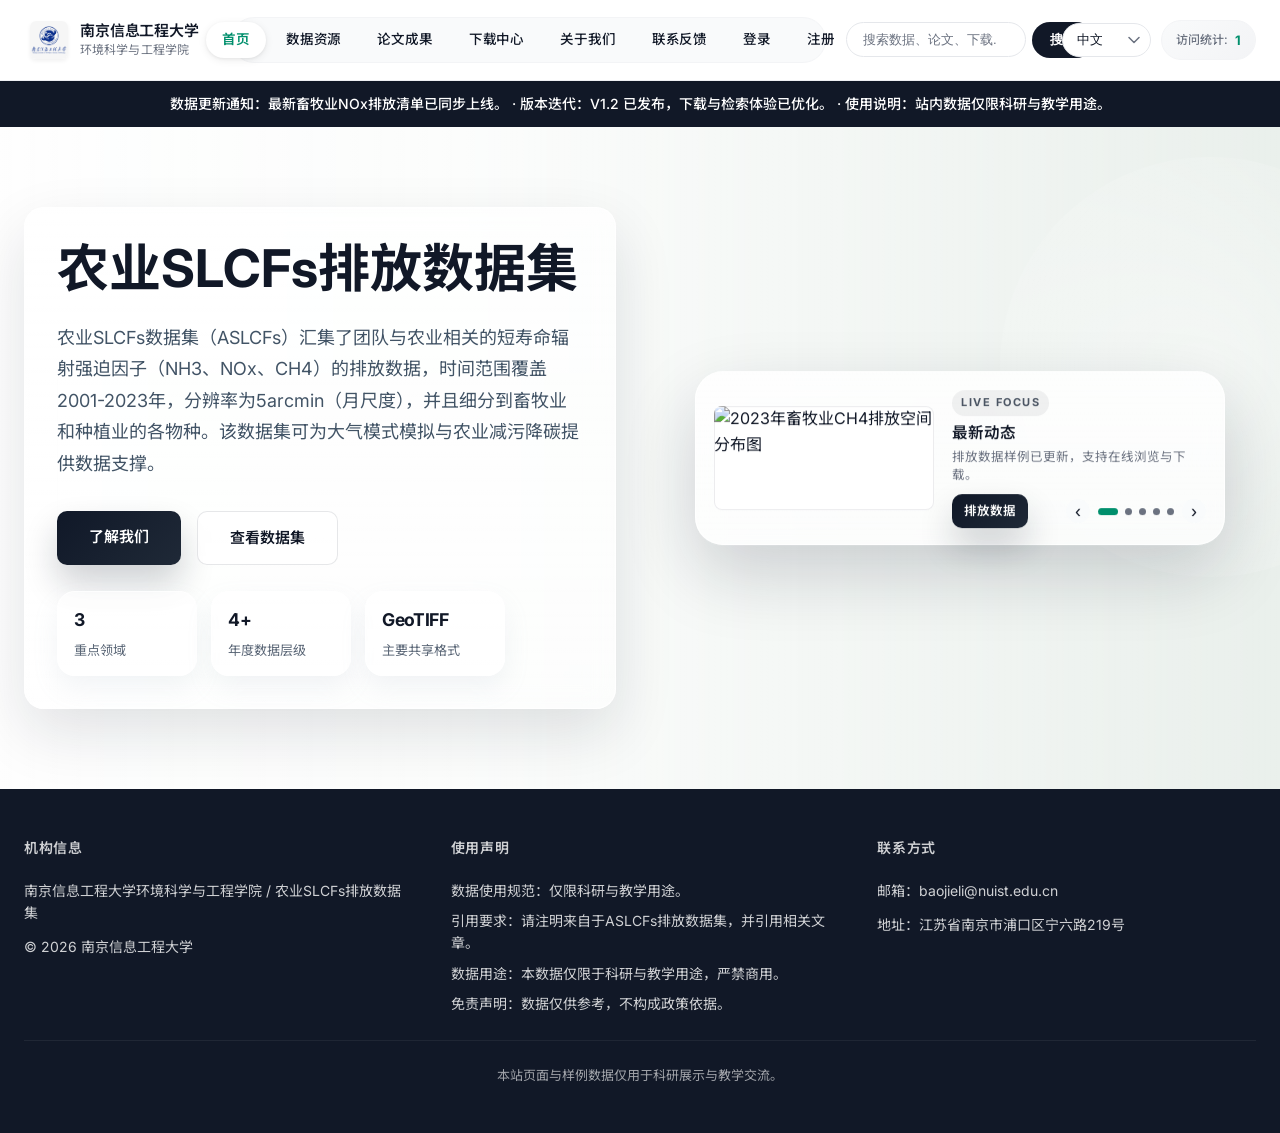
==== commit f396d225: "Reduce homepage news card height" ====
--- a/index.html
+++ b/index.html
@@ -12,8 +12,8 @@
   <link rel="preconnect" href="https://fonts.gstatic.com" crossorigin />
   <link rel="stylesheet" href="https://fonts.googleapis.com/css2?family=Inter:wght@300;400;500;600;700&family=Noto+Sans+SC:wght@300;400;500;600;700&display=swap" />
 
-  <link rel="stylesheet" href="styles-modern.css?v=20260602i" />
-  <script src="script.js?v=20260602i" defer></script>
+  <link rel="stylesheet" href="styles-modern.css?v=20260602j" />
+  <script src="script.js?v=20260602j" defer></script>
 </head>
 <body data-page="home">
   <div class="page-shell">
@@ -65,18 +65,20 @@
                 <p class="card-title" id="newsTitle">最新动态</p>
                 <p id="newsText">排放数据样例已更新，支持在线浏览与下载。</p>
               </div>
-              <a href="resources.html" class="button primary home-news-link">排放数据</a>
-            </div>
-            <div class="home-news-controls" aria-label="最新动态图片轮播">
-              <button type="button" class="home-news-arrow" data-news-action="prev" aria-label="上一张">‹</button>
-              <div class="home-news-dots">
-                <button type="button" class="home-news-dot is-active" data-news-dot="0" aria-label="第 1 张"></button>
-                <button type="button" class="home-news-dot" data-news-dot="1" aria-label="第 2 张"></button>
-                <button type="button" class="home-news-dot" data-news-dot="2" aria-label="第 3 张"></button>
-                <button type="button" class="home-news-dot" data-news-dot="3" aria-label="第 4 张"></button>
-                <button type="button" class="home-news-dot" data-news-dot="4" aria-label="第 5 张"></button>
+              <div class="home-news-actions">
+                <a href="resources.html" class="button primary home-news-link">排放数据</a>
+                <div class="home-news-controls" aria-label="最新动态图片轮播">
+                  <button type="button" class="home-news-arrow" data-news-action="prev" aria-label="上一张">‹</button>
+                  <div class="home-news-dots">
+                    <button type="button" class="home-news-dot is-active" data-news-dot="0" aria-label="第 1 张"></button>
+                    <button type="button" class="home-news-dot" data-news-dot="1" aria-label="第 2 张"></button>
+                    <button type="button" class="home-news-dot" data-news-dot="2" aria-label="第 3 张"></button>
+                    <button type="button" class="home-news-dot" data-news-dot="3" aria-label="第 4 张"></button>
+                    <button type="button" class="home-news-dot" data-news-dot="4" aria-label="第 5 张"></button>
+                  </div>
+                  <button type="button" class="home-news-arrow" data-news-action="next" aria-label="下一张">›</button>
+                </div>
               </div>
-              <button type="button" class="home-news-arrow" data-news-action="next" aria-label="下一张">›</button>
             </div>
           </div>
         </div>
@@ -96,3 +98,4 @@
 
 
 
+
--- a/styles-modern.css
+++ b/styles-modern.css
@@ -512,12 +512,13 @@
 .home-news-card {
   display: grid;
   position: absolute;
-  grid-template-columns: 240px minmax(0, 1fr);
-  grid-template-rows: auto auto;
-  gap: 12px 22px;
-  width: min(540px, 90vw);
-  max-width: 540px;
-  padding: 18px;
+  grid-template-columns: 220px minmax(0, 1fr);
+  grid-template-rows: auto;
+  gap: 18px;
+  width: min(530px, 90vw);
+  max-width: 530px;
+  min-height: 158px;
+  padding: 16px 18px;
   overflow: visible;
 }
 
@@ -549,11 +550,10 @@
 }
 
 .home-news-content {
-  display: flex;
+  display: grid;
   align-items: flex-start;
-  justify-content: flex-start;
-  flex-direction: column;
-  gap: 12px;
+  align-content: center;
+  gap: 9px;
   min-width: 0;
 }
 
@@ -563,43 +563,50 @@
 
 .home-news-content .card-kicker {
   width: fit-content;
-  margin-bottom: 8px;
-  padding: 5px 10px;
+  margin-bottom: 6px;
+  padding: 4px 9px;
   font-size: 11px;
 }
 
 .home-news-content .card-title {
-  margin-bottom: 6px;
-  font-size: 16px;
+  margin-bottom: 4px;
+  font-size: 15.5px;
   line-height: 1.4;
 }
 
 .home-news-content #newsText {
   margin-bottom: 0;
-  font-size: 13px;
-  line-height: 1.55;
+  font-size: 12.5px;
+  line-height: 1.5;
 }
 
 .home-news-link {
-  flex: 0 0 auto;
+  align-self: center;
   min-width: auto;
   justify-content: center;
   white-space: nowrap;
-  padding: 8px 13px;
-  font-size: 13px;
+  padding: 7px 12px;
+  font-size: 12.5px;
   color: var(--accent);
   background: rgba(0, 217, 163, 0.09);
   border: 1px solid rgba(0, 153, 115, 0.18);
   box-shadow: none;
 }
 
+.home-news-actions {
+  display: flex;
+  align-items: center;
+  justify-content: space-between;
+  gap: 12px;
+  width: 100%;
+}
+
 .home-news-controls {
-  grid-column: 2;
   position: static;
   transform: none;
   display: flex;
   align-items: center;
-  justify-content: flex-start;
+  justify-content: flex-end;
   gap: 8px;
   padding: 0;
   border-radius: 0;
@@ -649,9 +656,9 @@
 }
 
 .floating-card.home-news-card {
-  width: min(540px, 90vw);
-  max-width: 540px;
-  padding: 18px;
+  width: min(530px, 90vw);
+  max-width: 530px;
+  padding: 16px 18px;
 }
 
 @keyframes float {
@@ -3432,6 +3439,11 @@
     justify-content: center;
   }
 
+  .home-news-actions {
+    flex-wrap: wrap;
+    justify-content: center;
+  }
+
   body[data-page="admin"] .page-main {
     padding: var(--space-md);
   }
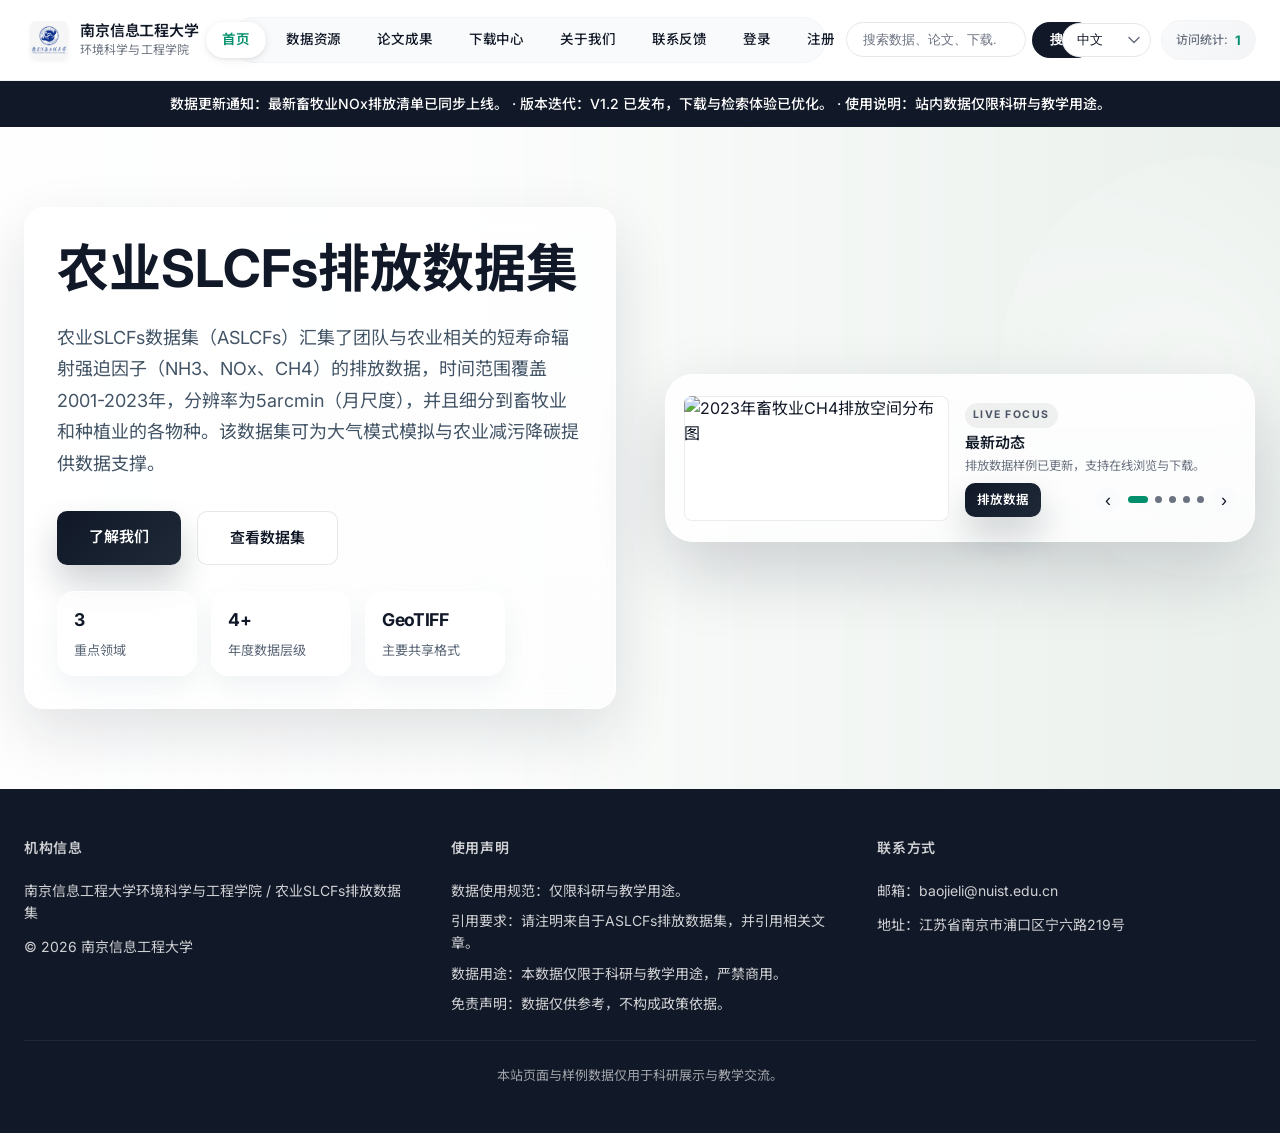
==== commit b1cd7fea: "Tune homepage news image size" ====
--- a/index.html
+++ b/index.html
@@ -12,8 +12,8 @@
   <link rel="preconnect" href="https://fonts.gstatic.com" crossorigin />
   <link rel="stylesheet" href="https://fonts.googleapis.com/css2?family=Inter:wght@300;400;500;600;700&family=Noto+Sans+SC:wght@300;400;500;600;700&display=swap" />
 
-  <link rel="stylesheet" href="styles-modern.css?v=20260602j" />
-  <script src="script.js?v=20260602j" defer></script>
+  <link rel="stylesheet" href="styles-modern.css?v=20260602k" />
+  <script src="script.js?v=20260602k" defer></script>
 </head>
 <body data-page="home">
   <div class="page-shell">
@@ -99,3 +99,4 @@
 
 
 
+
--- a/styles-modern.css
+++ b/styles-modern.css
@@ -512,12 +512,12 @@
 .home-news-card {
   display: grid;
   position: absolute;
-  grid-template-columns: 220px minmax(0, 1fr);
+  grid-template-columns: 265px minmax(0, 1fr);
   grid-template-rows: auto;
-  gap: 18px;
-  width: min(530px, 90vw);
-  max-width: 530px;
-  min-height: 158px;
+  gap: 16px;
+  width: min(590px, 90vw);
+  max-width: 590px;
+  min-height: 168px;
   padding: 16px 18px;
   overflow: visible;
 }
@@ -553,7 +553,7 @@
   display: grid;
   align-items: flex-start;
   align-content: center;
-  gap: 9px;
+  gap: 8px;
   min-width: 0;
 }
 
@@ -563,21 +563,21 @@
 
 .home-news-content .card-kicker {
   width: fit-content;
-  margin-bottom: 6px;
-  padding: 4px 9px;
-  font-size: 11px;
+  margin-bottom: 5px;
+  padding: 4px 8px;
+  font-size: 10.5px;
 }
 
 .home-news-content .card-title {
   margin-bottom: 4px;
-  font-size: 15.5px;
-  line-height: 1.4;
+  font-size: 15px;
+  line-height: 1.35;
 }
 
 .home-news-content #newsText {
   margin-bottom: 0;
-  font-size: 12.5px;
-  line-height: 1.5;
+  font-size: 12.25px;
+  line-height: 1.48;
 }
 
 .home-news-link {
@@ -656,8 +656,8 @@
 }
 
 .floating-card.home-news-card {
-  width: min(530px, 90vw);
-  max-width: 530px;
+  width: min(590px, 90vw);
+  max-width: 590px;
   padding: 16px 18px;
 }
 
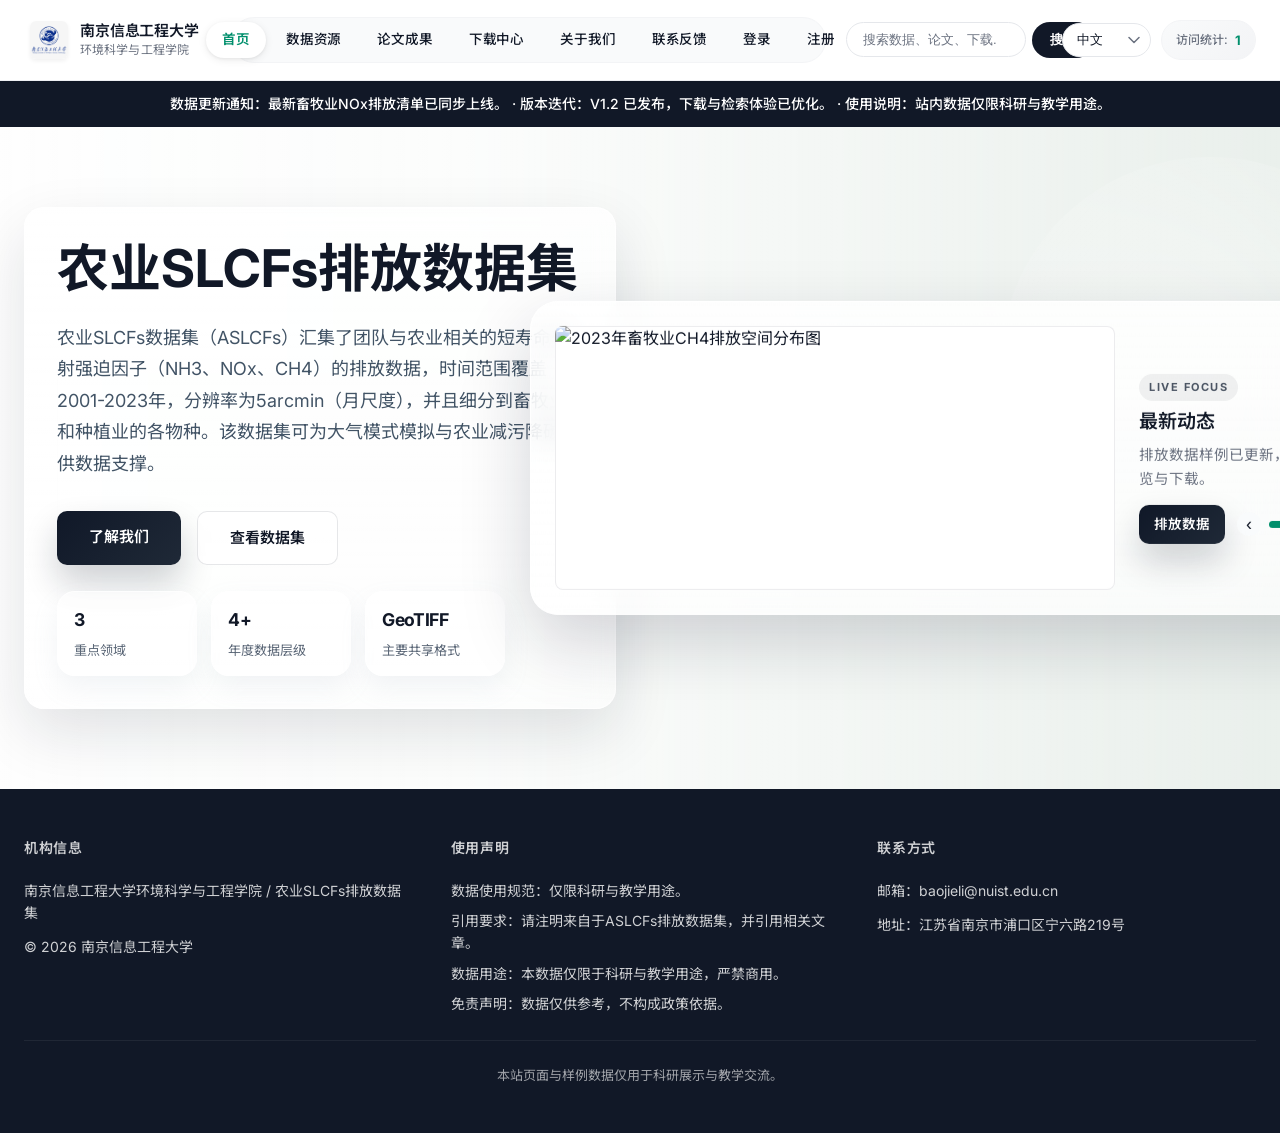
==== commit 424563bc: "Make homepage news panel more prominent" ====
--- a/index.html
+++ b/index.html
@@ -12,8 +12,8 @@
   <link rel="preconnect" href="https://fonts.gstatic.com" crossorigin />
   <link rel="stylesheet" href="https://fonts.googleapis.com/css2?family=Inter:wght@300;400;500;600;700&family=Noto+Sans+SC:wght@300;400;500;600;700&display=swap" />
 
-  <link rel="stylesheet" href="styles-modern.css?v=20260602k" />
-  <script src="script.js?v=20260602k" defer></script>
+  <link rel="stylesheet" href="styles-modern.css?v=20260602m" />
+  <script src="script.js?v=20260602m" defer></script>
 </head>
 <body data-page="home">
   <div class="page-shell">
@@ -100,3 +100,5 @@
 
 
 
+
+
--- a/styles-modern.css
+++ b/styles-modern.css
@@ -512,13 +512,13 @@
 .home-news-card {
   display: grid;
   position: absolute;
-  grid-template-columns: 265px minmax(0, 1fr);
+  grid-template-columns: minmax(0, 560px) minmax(210px, 1fr);
   grid-template-rows: auto;
-  gap: 16px;
-  width: min(590px, 90vw);
-  max-width: 590px;
-  min-height: 168px;
-  padding: 16px 18px;
+  gap: 24px;
+  width: min(860px, 94vw);
+  max-width: 860px;
+  min-height: 285px;
+  padding: 24px;
   overflow: visible;
 }
 
@@ -553,7 +553,7 @@
   display: grid;
   align-items: flex-start;
   align-content: center;
-  gap: 8px;
+  gap: 14px;
   min-width: 0;
 }
 
@@ -563,21 +563,21 @@
 
 .home-news-content .card-kicker {
   width: fit-content;
-  margin-bottom: 5px;
-  padding: 4px 8px;
-  font-size: 10.5px;
+  margin-bottom: 8px;
+  padding: 5px 10px;
+  font-size: 11px;
 }
 
 .home-news-content .card-title {
-  margin-bottom: 4px;
-  font-size: 15px;
+  margin-bottom: 8px;
+  font-size: 19px;
   line-height: 1.35;
 }
 
 .home-news-content #newsText {
   margin-bottom: 0;
-  font-size: 12.25px;
-  line-height: 1.48;
+  font-size: 14.5px;
+  line-height: 1.65;
 }
 
 .home-news-link {
@@ -585,8 +585,8 @@
   min-width: auto;
   justify-content: center;
   white-space: nowrap;
-  padding: 7px 12px;
-  font-size: 12.5px;
+  padding: 9px 15px;
+  font-size: 13.5px;
   color: var(--accent);
   background: rgba(0, 217, 163, 0.09);
   border: 1px solid rgba(0, 153, 115, 0.18);
@@ -656,9 +656,9 @@
 }
 
 .floating-card.home-news-card {
-  width: min(590px, 90vw);
-  max-width: 590px;
-  padding: 16px 18px;
+  width: min(860px, 94vw);
+  max-width: 860px;
+  padding: 24px;
 }
 
 @keyframes float {
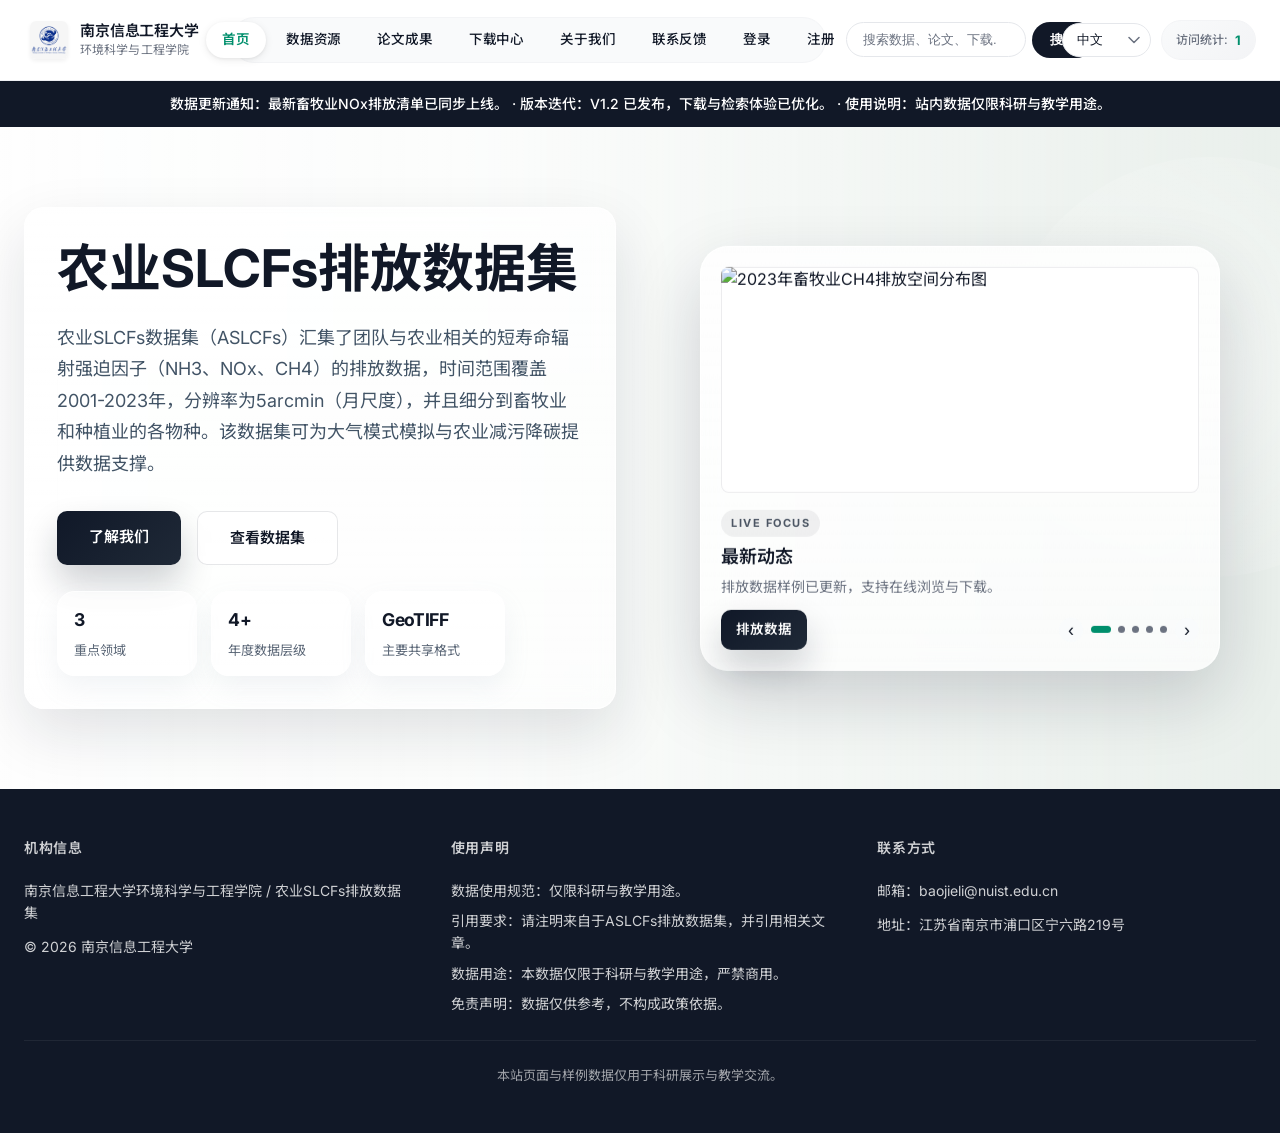
==== commit ae51a6e0: "Use vertical homepage news card" ====
--- a/index.html
+++ b/index.html
@@ -12,8 +12,8 @@
   <link rel="preconnect" href="https://fonts.gstatic.com" crossorigin />
   <link rel="stylesheet" href="https://fonts.googleapis.com/css2?family=Inter:wght@300;400;500;600;700&family=Noto+Sans+SC:wght@300;400;500;600;700&display=swap" />
 
-  <link rel="stylesheet" href="styles-modern.css?v=20260602m" />
-  <script src="script.js?v=20260602m" defer></script>
+  <link rel="stylesheet" href="styles-modern.css?v=20260602n" />
+  <script src="script.js?v=20260602n" defer></script>
 </head>
 <body data-page="home">
   <div class="page-shell">
@@ -102,3 +102,4 @@
 
 
 
+
--- a/styles-modern.css
+++ b/styles-modern.css
@@ -512,13 +512,13 @@
 .home-news-card {
   display: grid;
   position: absolute;
-  grid-template-columns: minmax(0, 560px) minmax(210px, 1fr);
-  grid-template-rows: auto;
-  gap: 24px;
-  width: min(860px, 94vw);
-  max-width: 860px;
-  min-height: 285px;
-  padding: 24px;
+  grid-template-columns: 1fr;
+  grid-template-rows: auto auto;
+  gap: 16px;
+  width: min(520px, 88vw);
+  max-width: 520px;
+  min-height: 0;
+  padding: 20px;
   overflow: visible;
 }
 
@@ -553,7 +553,7 @@
   display: grid;
   align-items: flex-start;
   align-content: center;
-  gap: 14px;
+  gap: 12px;
   min-width: 0;
 }
 
@@ -569,15 +569,15 @@
 }
 
 .home-news-content .card-title {
-  margin-bottom: 8px;
-  font-size: 19px;
+  margin-bottom: 6px;
+  font-size: 18px;
   line-height: 1.35;
 }
 
 .home-news-content #newsText {
   margin-bottom: 0;
-  font-size: 14.5px;
-  line-height: 1.65;
+  font-size: 14px;
+  line-height: 1.6;
 }
 
 .home-news-link {
@@ -656,9 +656,9 @@
 }
 
 .floating-card.home-news-card {
-  width: min(860px, 94vw);
-  max-width: 860px;
-  padding: 24px;
+  width: min(520px, 88vw);
+  max-width: 520px;
+  padding: 20px;
 }
 
 @keyframes float {
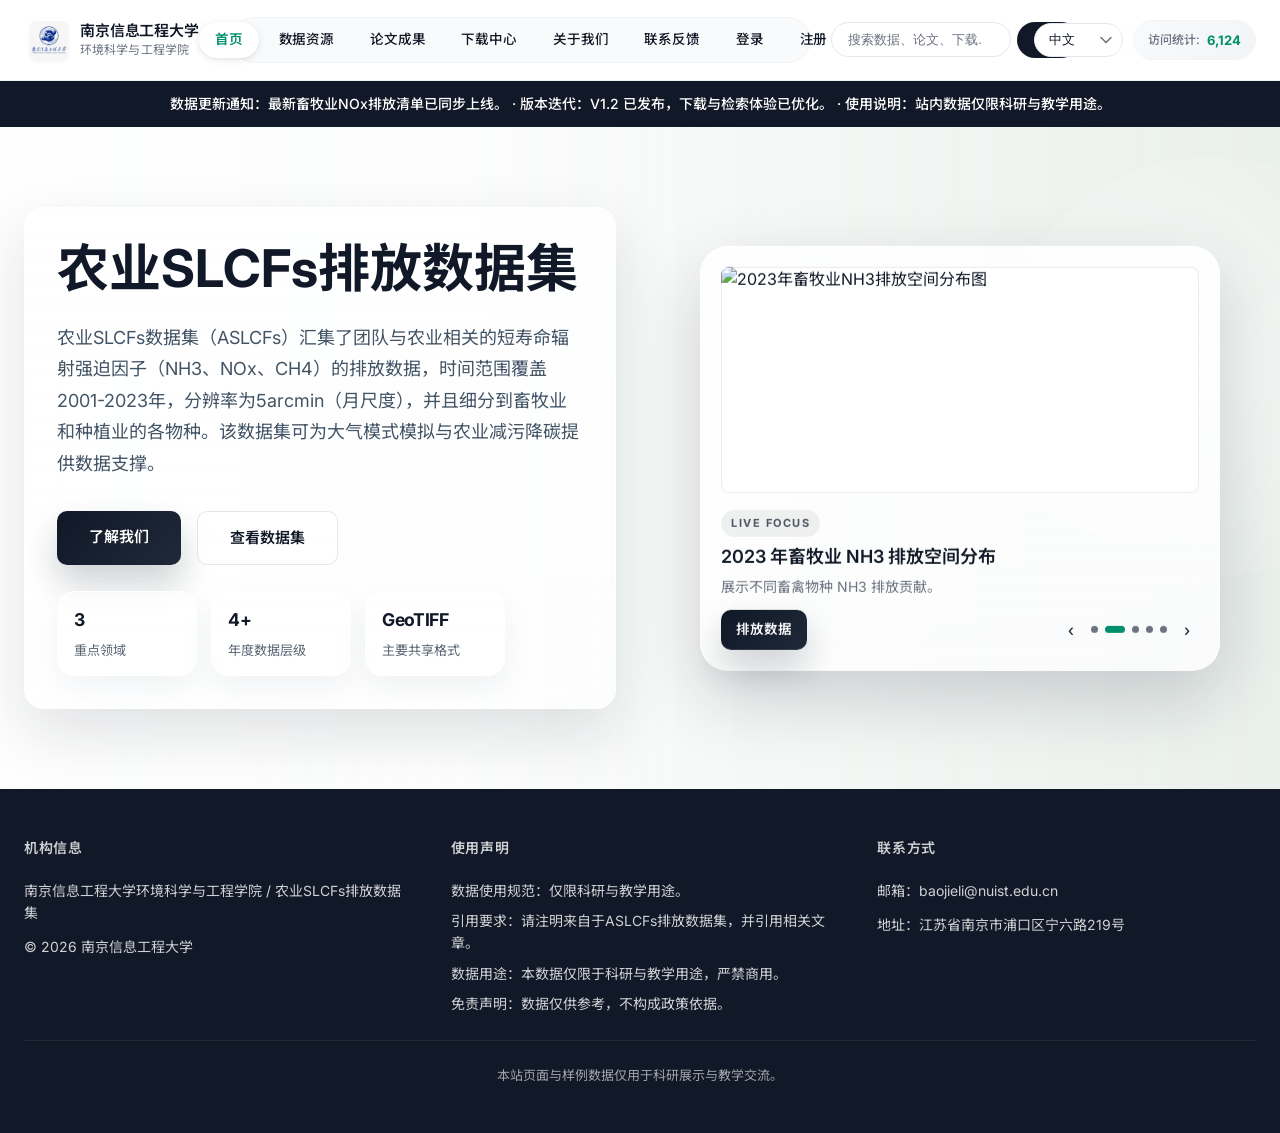
==== commit d2c47983: "Use backend visit counter" ====
--- a/index.html
+++ b/index.html
@@ -12,8 +12,8 @@
   <link rel="preconnect" href="https://fonts.gstatic.com" crossorigin />
   <link rel="stylesheet" href="https://fonts.googleapis.com/css2?family=Inter:wght@300;400;500;600;700&family=Noto+Sans+SC:wght@300;400;500;600;700&display=swap" />
 
-  <link rel="stylesheet" href="styles-modern.css?v=20260602n" />
-  <script src="script.js?v=20260602n" defer></script>
+  <link rel="stylesheet" href="styles-modern.css?v=20260603a" />
+  <script src="script.js?v=20260603a" defer></script>
 </head>
 <body data-page="home">
   <div class="page-shell">
@@ -103,3 +103,4 @@
 
 
 
+
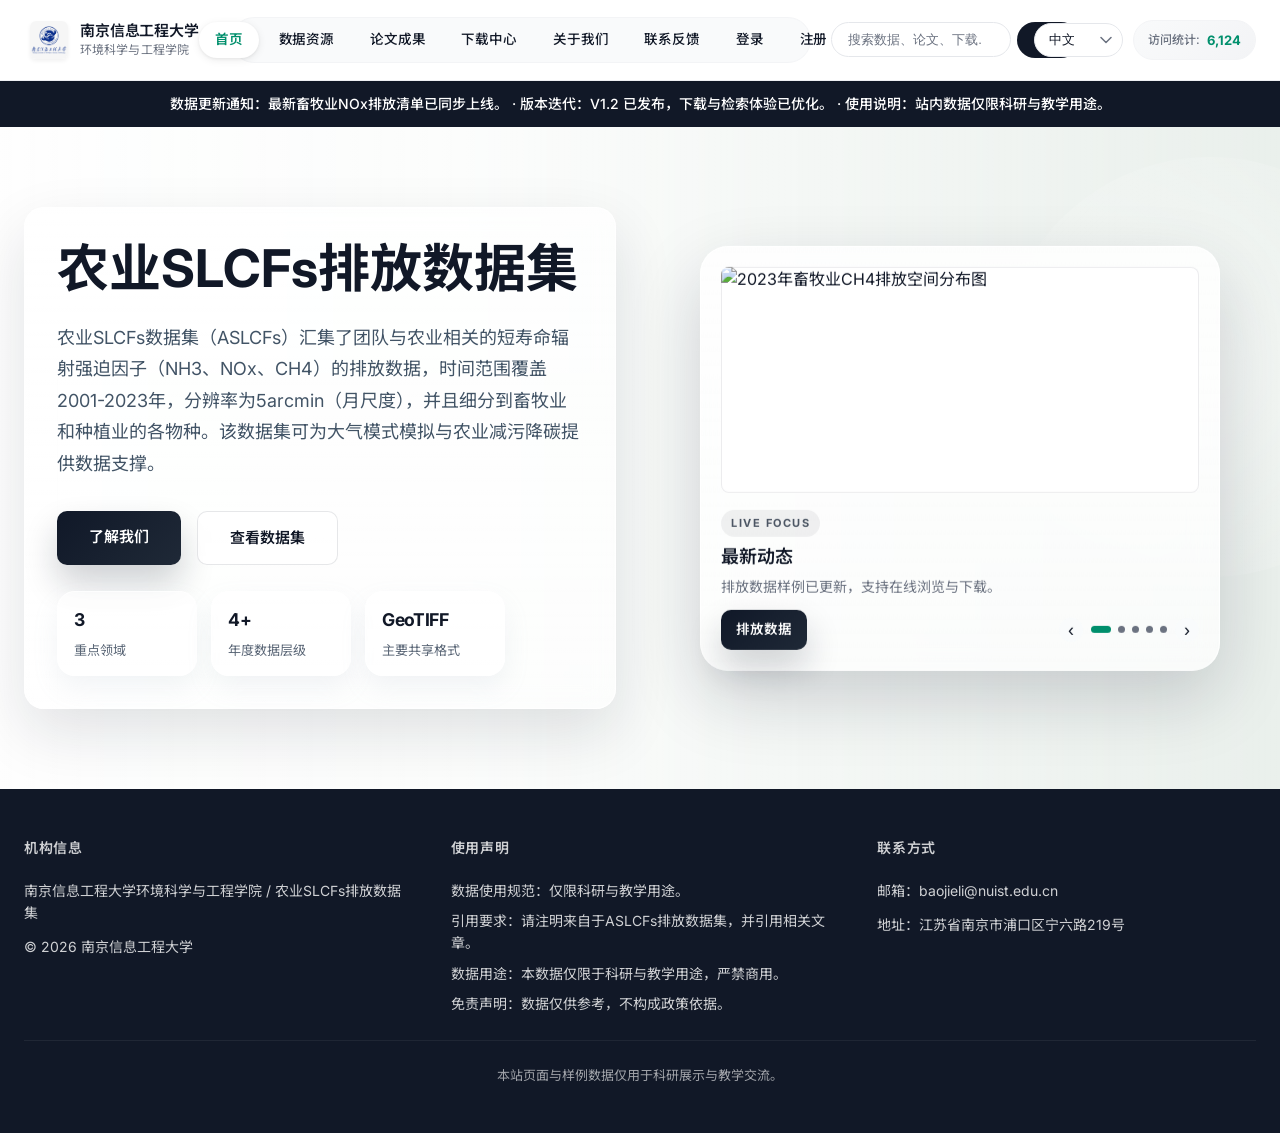
==== commit 004bb772: "Refresh home script cache version" ====
--- a/index.html
+++ b/index.html
@@ -13,7 +13,7 @@
   <link rel="stylesheet" href="https://fonts.googleapis.com/css2?family=Inter:wght@300;400;500;600;700&family=Noto+Sans+SC:wght@300;400;500;600;700&display=swap" />
 
   <link rel="stylesheet" href="styles-modern.css?v=20260603a" />
-  <script src="script.js?v=20260603a" defer></script>
+  <script src="script.js?v=20260604b" defer></script>
 </head>
 <body data-page="home">
   <div class="page-shell">
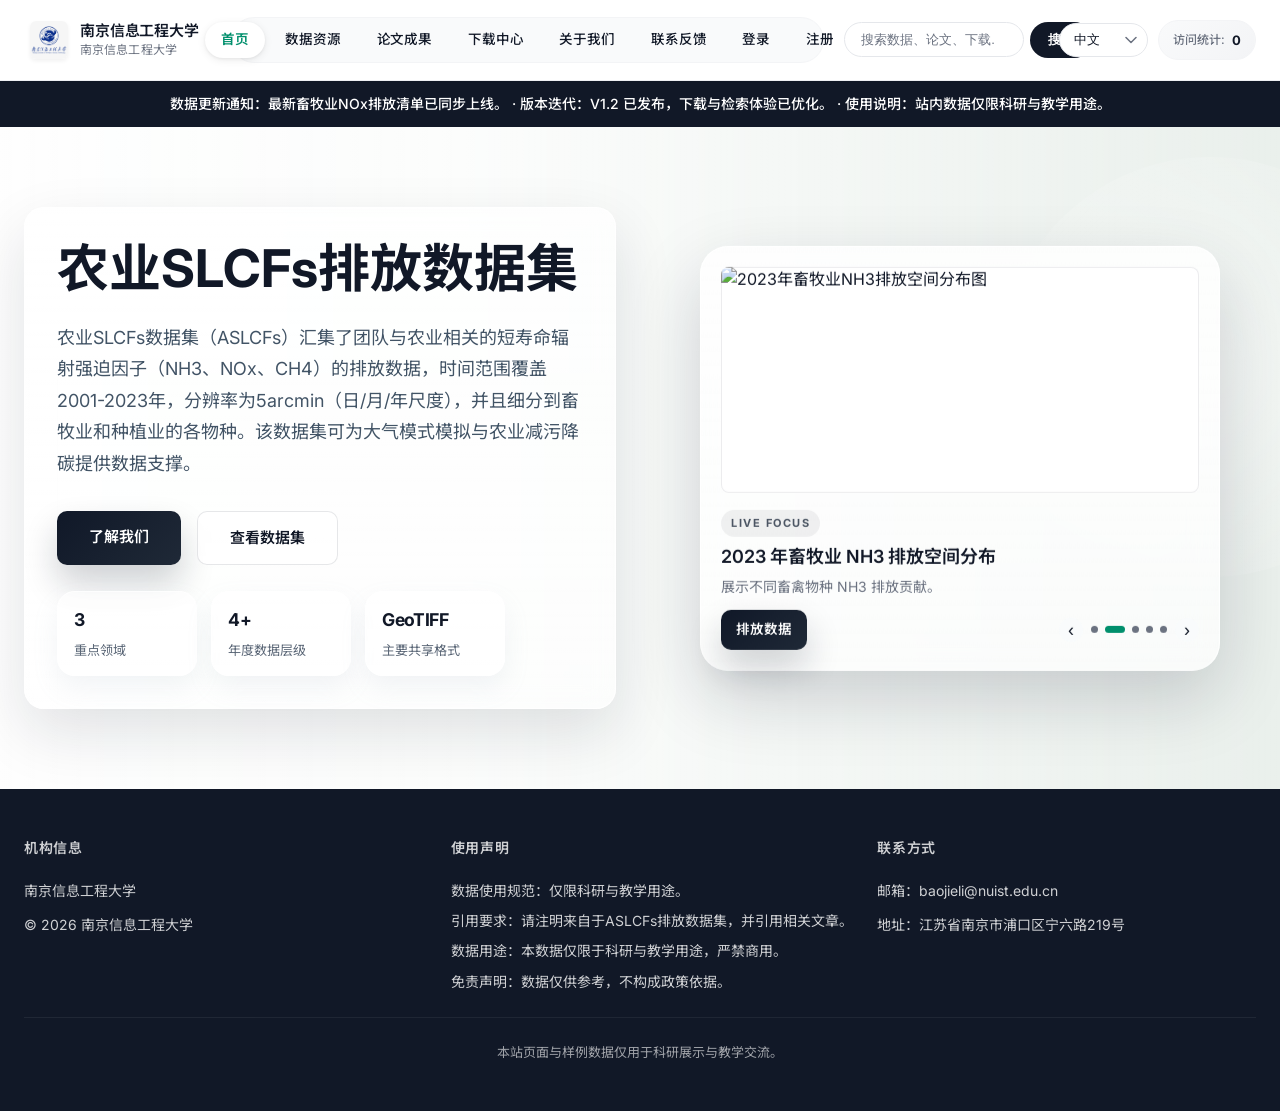
==== commit 5bc6f86e: "Tweak footer and visit count display" ====
--- a/index.html
+++ b/index.html
@@ -12,8 +12,8 @@
   <link rel="preconnect" href="https://fonts.gstatic.com" crossorigin />
   <link rel="stylesheet" href="https://fonts.googleapis.com/css2?family=Inter:wght@300;400;500;600;700&family=Noto+Sans+SC:wght@300;400;500;600;700&display=swap" />
 
-  <link rel="stylesheet" href="styles-modern.css?v=20260603a" />
-  <script src="script.js?v=20260604b" defer></script>
+  <link rel="stylesheet" href="styles-modern.css?v=20260604footer-tweaks" />
+  <script src="script.js?v=20260604footer-tweaks" defer></script>
 </head>
 <body data-page="home">
   <div class="page-shell">
--- a/styles-modern.css
+++ b/styles-modern.css
@@ -314,7 +314,7 @@
 }
 
 .visit-stats strong {
-  color: var(--accent);
+  color: var(--text-primary);
   font-weight: 700;
   font-size: 13px;
 }
@@ -1165,28 +1165,86 @@
 
 /* 团队网格 */
 .team-grid {
+  display: flex;
+  flex-direction: column;
+  gap: 40px;
+}
+
+.team-group {
+  width: 100%;
+}
+
+.team-group-heading {
+  display: flex;
+  align-items: center;
+  gap: 16px;
+  margin-bottom: 20px;
+}
+
+.team-group-heading::after {
+  content: "";
+  flex: 1;
+  height: 1px;
+  background: var(--border-light);
+}
+
+.team-group-heading h3 {
+  margin: 0;
+  font-size: 18px;
+  font-weight: 700;
+  color: var(--text-primary);
+  letter-spacing: 0;
+}
+
+.team-group-grid {
   display: grid;
-  grid-template-columns: repeat(auto-fill, minmax(250px, 1fr));
+  grid-template-columns: repeat(auto-fill, minmax(240px, 1fr));
   gap: 24px;
 }
 
-.team-grid .team-card:nth-child(3) {
-  grid-column-start: 1;
+.team-group-leader .team-group-grid {
+  grid-template-columns: repeat(2, minmax(280px, 1fr));
+  max-width: 690px;
 }
 
 .team-card {
+  position: relative;
+  overflow: hidden;
   text-align: center;
   padding: 32px;
-  background: white;
+  background: var(--bg-secondary);
   border: 1px solid var(--border-light);
   border-radius: var(--radius-lg);
   transition: all 0.3s cubic-bezier(0.4, 0, 0.2, 1);
 }
 
+.team-card::before {
+  content: "";
+  position: absolute;
+  inset: 0 0 auto;
+  height: 2px;
+  background: transparent;
+}
+
 .team-card:hover {
+  transform: translateY(-6px);
   box-shadow: var(--shadow-lg);
-  transform: translateY(-6px);
-  border-color: var(--accent-light);
+  border-color: var(--border);
+  background: white;
+}
+
+.team-card-leader {
+  padding: 34px 32px;
+  background: white;
+  border-color: #d8dee7;
+}
+
+.team-card-leader::before {
+  background: #aeb8c5;
+}
+
+.team-card-leader:hover {
+  border-color: #c4ccd7;
 }
 
 .team-card-placeholder {
@@ -1215,8 +1273,16 @@
   height: 100px;
   border-radius: 50%;
   object-fit: cover;
-  margin-bottom: 16px;
-  border: 3px solid var(--bg-secondary);
+  margin-bottom: 18px;
+  border: 3px solid white;
+  box-shadow: 0 0 0 1px var(--border-light), var(--shadow-sm);
+}
+
+.team-card-leader img {
+  width: 110px;
+  height: 110px;
+  border-color: white;
+  box-shadow: 0 0 0 1px #d9e0e8, var(--shadow-md);
 }
 
 .team-card img.team-photo-guwangjinli {
@@ -1253,6 +1319,17 @@
 .team-card p {
   font-size: 14px;
   color: var(--text-secondary);
+  line-height: 1.55;
+}
+
+.team-card-role {
+  margin-bottom: 4px;
+  color: var(--text-secondary);
+  font-weight: 500;
+}
+
+.team-card-research {
+  color: #667085;
 }
 
 /* 页脚 */
@@ -1299,6 +1376,10 @@
   display: flex;
   flex-direction: column;
   gap: 8px;
+}
+
+#footerLegal2 {
+  white-space: nowrap;
 }
 
 .footer-note {
@@ -1605,9 +1686,209 @@
   min-width: 0;
 }
 
+/* Refined inventory sidebar: wider, calmer, and easier to scan. */
+.inventory-list-section {
+  grid-template-columns: 260px minmax(0, 1fr);
+  gap: 26px;
+  width: min(1280px, 100%);
+}
+
+.inventory-sidebar {
+  position: sticky;
+  top: 92px;
+  border: 1px solid rgba(15, 23, 42, 0.1);
+  border-radius: 8px;
+  box-shadow: 0 14px 34px rgba(15, 23, 42, 0.08);
+  padding: 14px;
+}
+
+.inventory-sidebar-title {
+  color: #0f172a;
+  font-size: 14px;
+  letter-spacing: 0.02em;
+  padding: 2px 2px 12px;
+  border-bottom: 1px solid rgba(148, 163, 184, 0.22);
+}
+
+.inventory-sidebar-toggle {
+  width: 8px;
+  height: 8px;
+  border-right: 2px solid #64748b;
+  border-bottom: 2px solid #64748b;
+  transform: rotate(45deg) translateY(-2px);
+}
+
+.inventory-menu {
+  gap: 2px;
+  max-height: calc(100vh - 182px);
+  padding: 12px 3px 0 0;
+  scrollbar-width: thin;
+  scrollbar-color: rgba(100, 116, 139, 0.35) transparent;
+}
+
+.inventory-menu::-webkit-scrollbar {
+  width: 6px;
+}
+
+.inventory-menu::-webkit-scrollbar-thumb {
+  background: rgba(100, 116, 139, 0.32);
+  border-radius: 999px;
+}
+
+.inventory-menu a {
+  min-height: 32px;
+  color: #475569;
+  font-size: 13px;
+  line-height: 1.35;
+  padding: 6px 28px 6px 10px;
+  border-radius: 6px;
+  transition: background-color 0.18s ease, color 0.18s ease, box-shadow 0.18s ease;
+}
+
+.inventory-menu a:hover,
+.inventory-menu a.active {
+  color: #0f766e;
+  background: rgba(13, 148, 136, 0.08);
+}
+
+.inventory-menu a.active {
+  font-weight: 700;
+  box-shadow: inset 3px 0 0 #0f766e;
+}
+
+.inventory-menu-group {
+  color: #0f172a;
+  margin: 2px 0 6px;
+  font-size: 12px !important;
+  text-transform: uppercase;
+  letter-spacing: 0.08em;
+  padding: 4px 4px 6px 2px !important;
+}
+
+.inventory-menu-child {
+  overflow-wrap: anywhere;
+}
+
+.inventory-menu-child::before {
+  top: 0;
+  bottom: 0;
+  width: 1px;
+  height: auto;
+  border-radius: 0;
+  background: rgba(148, 163, 184, 0.32);
+  transform: none;
+}
+
+.inventory-menu-parent::after {
+  content: "";
+  right: 11px;
+  width: 7px;
+  height: 7px;
+  border-right: 1.8px solid #94a3b8;
+  border-bottom: 1.8px solid #94a3b8;
+  color: transparent;
+  font-size: 0;
+  transform: translateY(-60%) rotate(-45deg);
+}
+
+.inventory-menu-parent.is-expanded::after {
+  transform: translateY(-70%) rotate(45deg);
+}
+
+.inventory-menu a.has-active-descendant {
+  color: #0f766e !important;
+  background: rgba(13, 148, 136, 0.045);
+}
+
+.inventory-menu-level-1 {
+  padding-left: 12px !important;
+  font-size: 13.5px !important;
+  color: #0f172a !important;
+}
+
+.inventory-menu-level-1::before {
+  display: none;
+}
+
+.inventory-menu-level-2 {
+  padding-left: 24px !important;
+  color: #1e293b !important;
+}
+
+.inventory-menu-level-2::before {
+  left: 12px;
+}
+
+.inventory-menu-level-3 {
+  padding-left: 38px !important;
+  color: #334155 !important;
+}
+
+.inventory-menu-level-3::before {
+  left: 25px;
+}
+
+.inventory-menu-level-4 {
+  padding-left: 52px !important;
+  color: #475569 !important;
+}
+
+.inventory-menu-level-4::before {
+  left: 38px;
+}
+
+.inventory-menu-level-5 {
+  padding-left: 66px !important;
+  color: #64748b !important;
+}
+
+.inventory-menu-level-5::before {
+  left: 51px;
+}
+
+.inventory-menu-disabled {
+  color: #94a3b8 !important;
+}
+
+.inventory-menu > .inventory-menu-group {
+  display: block;
+  margin: 4px 0 8px;
+  padding: 0 4px 2px !important;
+  color: #64748b;
+  font-size: 11px !important;
+  font-weight: 700;
+  letter-spacing: 0.08em;
+  line-height: 1.4;
+  text-transform: uppercase;
+}
+
+.inventory-menu-level-1 {
+  min-height: 42px;
+  margin: 2px 0 4px;
+  padding: 8px 34px 8px 14px !important;
+  border: 1px solid transparent;
+  background: rgba(248, 250, 252, 0.82);
+}
+
+.inventory-menu-level-1:hover,
+.inventory-menu-level-1.has-active-descendant {
+  border-color: rgba(13, 148, 136, 0.16);
+  background: rgba(240, 253, 250, 0.72);
+}
+
+.inventory-menu-level-1.active {
+  border-color: rgba(13, 148, 136, 0.26);
+  background: rgba(240, 253, 250, 0.88);
+  box-shadow: inset 3px 0 0 #0f766e, 0 8px 18px rgba(15, 118, 110, 0.08);
+}
+
+.inventory-menu-level-1.inventory-menu-parent::after {
+  right: 14px;
+}
+
 .inventory-table-head {
   display: grid;
-  grid-template-columns: minmax(180px, 1fr) minmax(0, 2fr);
+  grid-template-columns: max-content minmax(0, 1fr);
   gap: 20px;
   align-items: end;
   margin-bottom: 12px;
@@ -1619,6 +1900,7 @@
   line-height: 1.2;
   letter-spacing: 0;
   margin: 0;
+  white-space: nowrap;
 }
 
 .inventory-table-head p {
@@ -1761,6 +2043,10 @@
   border-bottom: 1px solid #e5e7eb;
 }
 
+.download-history-panel.is-collapsed .download-history-head {
+  border-bottom: 0;
+}
+
 .download-history-head h2 {
   margin: 0;
   color: #111827;
@@ -1772,6 +2058,21 @@
   margin: 6px 0 0;
   color: #6b7280;
   font-size: 13px;
+}
+
+.download-history-actions {
+  display: flex;
+  align-items: center;
+  gap: 10px;
+  flex-shrink: 0;
+}
+
+.download-history-toggle {
+  min-width: 76px;
+}
+
+.download-history-body[hidden] {
+  display: none;
 }
 
 .download-history-table-wrap {
@@ -3733,8 +4034,13 @@
     padding-top: 16px;
   }
 
-  .team-grid .team-card:nth-child(3) {
-    grid-column-start: auto;
+  #footerLegal2 {
+    white-space: normal;
+  }
+
+  .team-group-leader .team-group-grid {
+    grid-template-columns: 1fr;
+    max-width: none;
   }
 
   body[data-page="about"] .content-section:first-of-type {
@@ -3861,3 +4167,29 @@
     grid-template-columns: 1fr;
   }
 }
+
+@media (max-width: 1024px) {
+  .inventory-sidebar {
+    position: static;
+    display: block;
+    max-height: none;
+  }
+
+  .inventory-menu {
+    max-height: 420px;
+  }
+}
+
+@media (max-width: 768px) {
+  .inventory-list-section {
+    gap: 14px;
+  }
+
+  .inventory-sidebar {
+    padding: 12px;
+  }
+
+  .inventory-menu {
+    max-height: 360px;
+  }
+}
